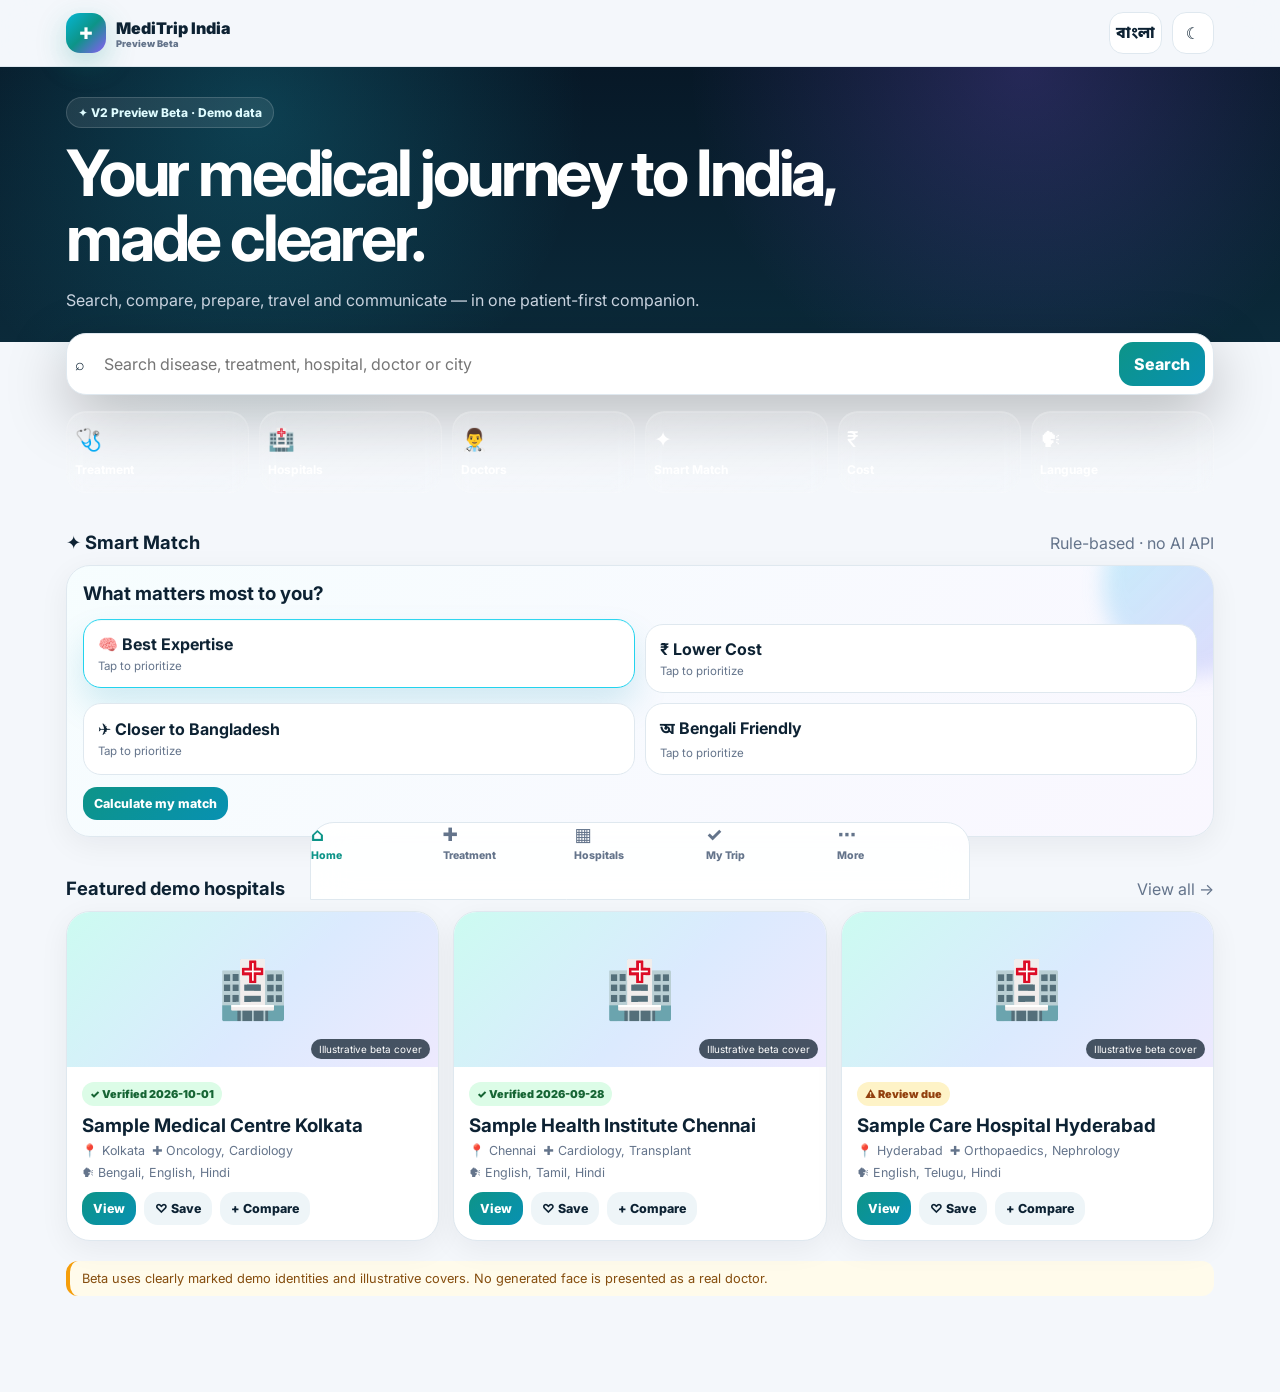
==== index.html @ e2721c5f "Upgrade to V2" ====
<!doctype html><html lang="en"><head><meta charset="utf-8"><meta name="viewport" content="width=device-width,initial-scale=1,viewport-fit=cover"><meta name="theme-color" content="#071827"><title>MediTrip India — V2 Preview Beta</title><meta name="description" content="Medical travel companion for India — V2 Preview Beta"><link rel="manifest" href="manifest.json"><link rel="preconnect" href="https://fonts.googleapis.com"><link rel="preconnect" href="https://fonts.gstatic.com" crossorigin><link href="https://fonts.googleapis.com/css2?family=Inter:wght@400;500;600;700;800;900&family=Noto+Sans+Bengali:wght@400;500;600;700;800&display=swap" rel="stylesheet"><link rel="stylesheet" href="css/v2.css"></head><body><div id="app"></div><div id="toast"></div><script type="module" src="js/v2.js"></script></body></html>
---- css/v2.css ----
:root{--bg:#f4f7fb;--surface:#fff;--surface2:#eef5f8;--text:#0d2233;--muted:#64748b;--line:#dfe8ef;--p:#0d9488;--p2:#0f766e;--cyan:#22d3ee;--violet:#8b5cf6;--green:#22c55e;--orange:#f59e0b;--danger:#ef4444;--shadow:0 18px 55px rgba(15,23,42,.10);--r:24px;--nav:76px}
*{box-sizing:border-box}html{background:var(--bg);scroll-behavior:smooth}body{margin:0;background:var(--bg);color:var(--text);font-family:Inter,'Noto Sans Bengali',system-ui,sans-serif;-webkit-font-smoothing:antialiased}button,input,select{font:inherit}button{cursor:pointer}a{text-decoration:none;color:inherit}.container{width:min(1180px,100%);margin:auto;padding:0 16px}.app{min-height:100vh;padding-bottom:calc(var(--nav) + 20px)}.top{position:sticky;top:0;z-index:50;background:color-mix(in srgb,var(--bg) 84%,transparent);backdrop-filter:blur(18px);border-bottom:1px solid var(--line)}.topin{height:66px;display:flex;align-items:center;gap:10px}.brand{display:flex;align-items:center;gap:10px;font-weight:900}.logo{width:40px;height:40px;border-radius:14px;display:grid;place-items:center;color:#fff;background:linear-gradient(135deg,#06b6d4,#0d9488 50%,#8b5cf6);box-shadow:0 10px 30px rgba(13,148,136,.28)}.spacer{flex:1}.ib{border:1px solid var(--line);background:var(--surface);color:var(--text);height:42px;min-width:42px;border-radius:14px;font-weight:800}.hero{position:relative;overflow:hidden;background:radial-gradient(circle at 80% 0,rgba(139,92,246,.23),transparent 30%),radial-gradient(circle at 20% 10%,rgba(34,211,238,.20),transparent 30%),linear-gradient(180deg,#071827 0,#0b2a3a 62%,var(--bg) 62%);padding:30px 0 18px}.hero h1{color:#fff;font-size:clamp(2.05rem,8vw,4rem);line-height:1.02;letter-spacing:-.05em;margin:12px 0;max-width:800px}.hero p{color:#cbd5e1;max-width:690px;line-height:1.65}.pill{display:inline-flex;align-items:center;gap:6px;border:1px solid rgba(255,255,255,.15);background:rgba(255,255,255,.09);color:#dffcff;padding:7px 11px;border-radius:999px;font-size:.75rem;font-weight:800}.searchwrap{position:relative;margin-top:20px}.search{display:flex;align-items:center;gap:8px;background:var(--surface);border:1px solid var(--line);padding:8px;border-radius:20px;box-shadow:0 20px 60px rgba(0,0,0,.25)}.search input{border:0;outline:0;background:transparent;color:var(--text);padding:11px;flex:1;min-width:0}.btn{border:0;border-radius:14px;padding:12px 15px;font-weight:800}.primary{background:linear-gradient(135deg,var(--p),#0891b2);color:#fff}.ghost{background:var(--surface2);color:var(--text)}.suggest{position:absolute;left:0;right:0;top:calc(100% + 8px);background:var(--surface);border:1px solid var(--line);border-radius:20px;box-shadow:var(--shadow);overflow:hidden;z-index:45;max-height:410px;overflow:auto}.sgroup{padding:9px 12px 5px;color:var(--muted);font-size:.72rem;font-weight:900;text-transform:uppercase;letter-spacing:.08em}.sitem{width:100%;border:0;background:transparent;color:var(--text);display:flex;align-items:center;gap:10px;text-align:left;padding:10px 13px}.sitem:hover{background:var(--surface2)}.sico{width:34px;height:34px;border-radius:11px;background:var(--surface2);display:grid;place-items:center}.quick{display:grid;grid-template-columns:repeat(4,1fr);gap:10px;margin-top:16px}.q{border:1px solid rgba(255,255,255,.13);background:linear-gradient(145deg,rgba(255,255,255,.14),rgba(255,255,255,.06));backdrop-filter:blur(10px);color:#fff;border-radius:20px;padding:14px 8px;box-shadow:inset 0 1px rgba(255,255,255,.15);transition:.2s}.q:hover{transform:translateY(-3px)}.q span{display:block;font-size:1.35rem;margin-bottom:6px}.q b{font-size:.75rem}.section{padding:20px 0}.title{display:flex;align-items:end;justify-content:space-between;gap:12px;margin-bottom:12px}.title h2{font-size:1.15rem;margin:0}.muted{color:var(--muted)}.grid{display:grid;gap:14px}.g2{grid-template-columns:repeat(2,minmax(0,1fr))}.g3{grid-template-columns:repeat(3,minmax(0,1fr))}.card,.panel{background:var(--surface);border:1px solid var(--line);border-radius:var(--r);box-shadow:0 8px 30px rgba(15,23,42,.06)}.panel{padding:16px}.card{overflow:hidden}.cover{height:155px;display:grid;place-items:center;position:relative;background:linear-gradient(135deg,#ccfbf1,#dbeafe 55%,#ede9fe);font-size:3.5rem}.cover:after{content:"Illustrative beta cover";position:absolute;bottom:8px;right:8px;background:rgba(7,24,39,.72);color:#fff;border-radius:999px;padding:4px 8px;font-size:.62rem}.body{padding:15px}.badge{display:inline-flex;padding:5px 8px;border-radius:999px;font-size:.68rem;font-weight:900}.ok{background:#dcfce7;color:#166534}.review{background:#fef3c7;color:#92400e}.card h3{margin:8px 0 6px}.meta{display:flex;gap:7px;flex-wrap:wrap;color:var(--muted);font-size:.78rem}.actions{display:flex;gap:8px;flex-wrap:wrap;margin-top:12px}.actions .btn{padding:9px 11px;font-size:.78rem}.match{perspective:900px;background:linear-gradient(135deg,color-mix(in srgb,var(--surface) 96%,#22d3ee),color-mix(in srgb,var(--surface) 95%,#8b5cf6));overflow:hidden;position:relative}.match:before{content:"";position:absolute;width:180px;height:180px;border-radius:50%;background:linear-gradient(135deg,rgba(34,211,238,.25),rgba(139,92,246,.2));filter:blur(10px);right:-70px;top:-70px}.priority{display:grid;grid-template-columns:repeat(2,1fr);gap:10px}.pc{position:relative;border:1px solid var(--line);background:var(--surface);color:var(--text);border-radius:18px;padding:14px;text-align:left;transition:.25s;transform-style:preserve-3d}.pc.active{border-color:#22d3ee;transform:translateY(-5px) rotateX(3deg);box-shadow:0 18px 35px rgba(8,145,178,.16)}.score{width:104px;height:104px;border-radius:50%;display:grid;place-items:center;background:conic-gradient(var(--p) calc(var(--score)*1%),var(--surface2) 0);position:relative;font-weight:900;font-size:1.25rem}.score:before{content:"";position:absolute;inset:10px;border-radius:50%;background:var(--surface)}.score span{position:relative}.meter{display:grid;grid-template-columns:110px 1fr 34px;gap:8px;align-items:center;font-size:.76rem;margin:9px 0}.bar{height:8px;background:var(--surface2);border-radius:999px;overflow:hidden}.bar i{display:block;height:100%;background:linear-gradient(90deg,var(--p),var(--cyan));border-radius:inherit}.dochead{display:flex;gap:12px;align-items:center}.avatar{width:74px;height:74px;border-radius:22px;display:grid;place-items:center;background:linear-gradient(135deg,#cffafe,#ccfbf1,#ede9fe);font-size:1.5rem;font-weight:900;color:#0f766e;flex:0 0 auto}.notice{border-left:4px solid var(--orange);background:#fffbeb;padding:10px 12px;border-radius:12px;color:#854d0e;font-size:.8rem}.nav{position:fixed;bottom:0;left:0;right:0;z-index:55;background:color-mix(in srgb,var(--surface) 92%,transparent);backdrop-filter:blur(18px);border-top:1px solid var(--line);padding-bottom:env(safe-area-inset-bottom)}.navin{height:var(--nav);max-width:720px;margin:auto;display:grid;grid-template-columns:repeat(5,1fr)}.ni{border:0;background:transparent;color:var(--muted);font-size:.66rem;font-weight:800}.ni span{display:block;font-size:1.15rem;margin-bottom:4px}.ni.active{color:var(--p)}.pagehead{display:flex;align-items:center;gap:10px;padding:14px 0}.pagehead h2{margin:0;font-size:1.1rem}.chips{display:flex;gap:8px;overflow:auto;padding-bottom:6px}.chip{white-space:nowrap;border:1px solid var(--line);background:var(--surface);color:var(--text);border-radius:999px;padding:8px 11px;font-size:.76rem;font-weight:800}.chip.active{background:var(--p);color:#fff;border-color:var(--p)}select,input[type=number]{width:100%;border:1px solid var(--line);background:var(--surface);color:var(--text);padding:12px;border-radius:14px}.modegrid{display:grid;grid-template-columns:repeat(2,1fr);gap:10px}.mode{border:1px solid var(--line);background:var(--surface);color:var(--text);border-radius:18px;padding:14px;text-align:left}.mode.active{outline:2px solid var(--p)}#toast{position:fixed;z-index:99;bottom:94px;left:50%;transform:translate(-50%,20px);background:#071827;color:#fff;border-radius:999px;padding:10px 14px;font-size:.78rem;opacity:0;transition:.2s;pointer-events:none}#toast.show{opacity:1;transform:translate(-50%,0)}
[data-theme=dark]{--bg:#07131e;--surface:#0d1f2d;--surface2:#132b3a;--text:#e8f3f7;--muted:#9db0bd;--line:#1f3b4b;--shadow:0 18px 55px rgba(0,0,0,.28)}[data-theme=dark] .notice{background:#33260a;color:#fde68a}
body.large{font-size:18px}body.high{--text:#000;--bg:#fff;--surface:#fff;--surface2:#f2f2f2;--line:#111;--p:#005f56}body.reduced *{animation:none!important;transition:none!important;scroll-behavior:auto!important}
@media(min-width:800px){.hospitalgrid,.doctorgrid{grid-template-columns:repeat(3,1fr)}.quick{grid-template-columns:repeat(6,1fr)}.nav{left:50%;right:auto;width:660px;transform:translateX(-50%);border:1px solid var(--line);border-radius:24px 24px 0 0}.desktop2{display:grid;grid-template-columns:1.3fr .7fr;gap:18px}}
@media(max-width:799px){.hospitalgrid,.doctorgrid,.g2,.g3{grid-template-columns:1fr}.hero{padding-top:18px}.priority{grid-template-columns:1fr 1fr}.quick{grid-template-columns:repeat(4,1fr)}}
@media(max-width:390px){.quick{grid-template-columns:repeat(2,1fr)}}
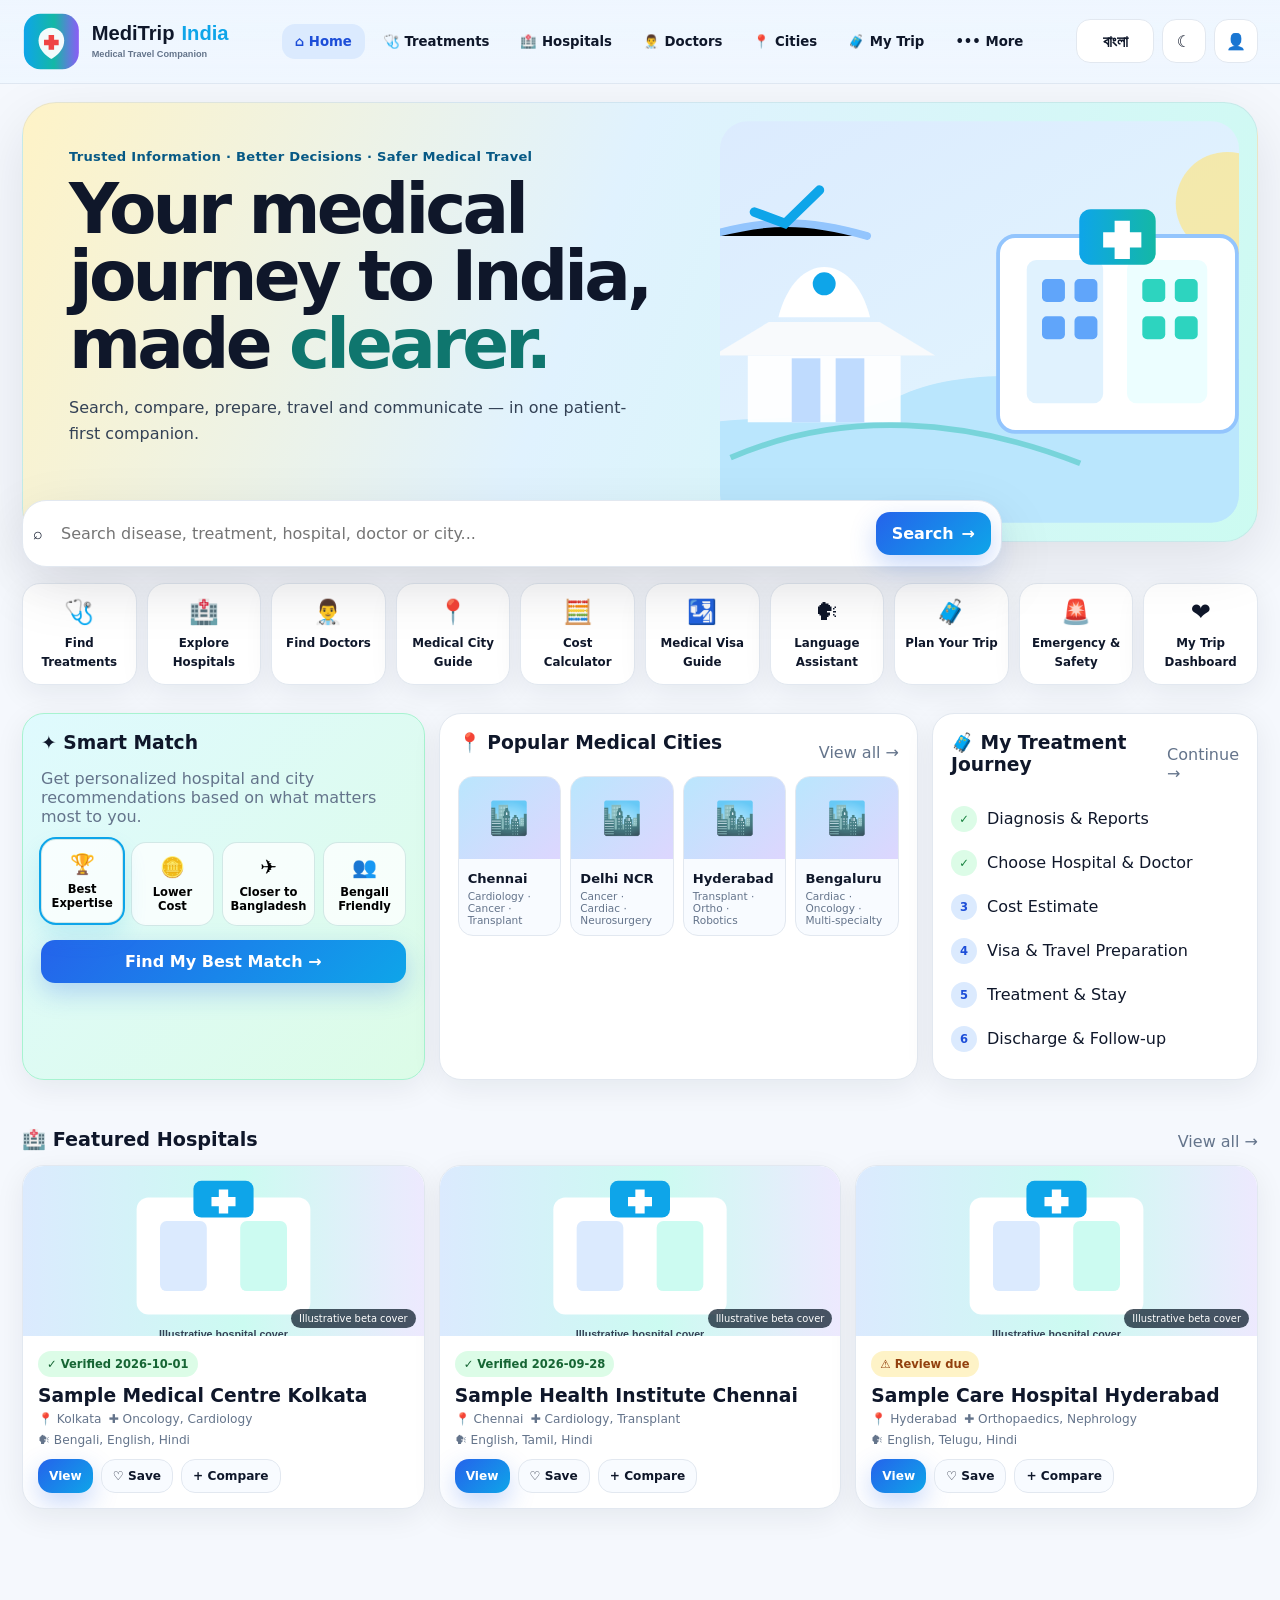
==== commit 3bfd2f67: "v2.1" ====
--- a/index.html
+++ b/index.html
@@ -1 +1,18 @@
-<!doctype html><html lang="en"><head><meta charset="utf-8"><meta name="viewport" content="width=device-width,initial-scale=1,viewport-fit=cover"><meta name="theme-color" content="#071827"><title>MediTrip India — V2 Preview Beta</title><meta name="description" content="Medical travel companion for India — V2 Preview Beta"><link rel="manifest" href="manifest.json"><link rel="preconnect" href="https://fonts.googleapis.com"><link rel="preconnect" href="https://fonts.gstatic.com" crossorigin><link href="https://fonts.googleapis.com/css2?family=Inter:wght@400;500;600;700;800;900&family=Noto+Sans+Bengali:wght@400;500;600;700;800&display=swap" rel="stylesheet"><link rel="stylesheet" href="css/v2.css"></head><body><div id="app"></div><div id="toast"></div><script type="module" src="js/v2.js"></script></body></html>+<!doctype html>
+<html lang="en">
+<head>
+<meta charset="utf-8">
+<meta name="viewport" content="width=device-width,initial-scale=1,viewport-fit=cover">
+<meta name="theme-color" content="#eff6ff">
+<title>MediTrip India — V2.1</title>
+<meta name="description" content="Professional medical travel companion for India">
+<link rel="manifest" href="manifest.json">
+<link rel="stylesheet" href="css/design-system.css">
+<link rel="stylesheet" href="css/app.css">
+</head>
+<body>
+<div id="app"></div>
+<div id="toast" class="toast"></div>
+<script type="module" src="js/app.js"></script>
+</body>
+</html>
--- a/css/design-system.css
+++ b/css/design-system.css
@@ -0,0 +1,12 @@
+:root{
+--bg:#f5f8fd;--surface:#fff;--surface2:#f8fbff;--text:#0f172a;--muted:#64748b;--line:#e2e8f0;
+--blue:#2563eb;--sky:#0ea5e9;--teal:#14b8a6;--green:#22c55e;--violet:#8b5cf6;--orange:#f59e0b;--red:#ef4444;
+--shadow:0 20px 60px rgba(15,23,42,.10);--shadow-sm:0 8px 30px rgba(15,23,42,.07);
+--r-xl:28px;--r-lg:22px;--r-md:16px;--nav-h:76px;--max:1420px
+}
+[data-theme=dark]{--bg:#07131f;--surface:#0c1b2a;--surface2:#102538;--text:#e7f0f7;--muted:#9fb3c3;--line:#1e3a4c;--shadow:0 24px 70px rgba(0,0,0,.35);--shadow-sm:0 10px 30px rgba(0,0,0,.24)}
+*{box-sizing:border-box}html{background:var(--bg);scroll-behavior:smooth}body{margin:0;background:var(--bg);color:var(--text);font-family:Inter,ui-sans-serif,system-ui,-apple-system,BlinkMacSystemFont,"Segoe UI","Noto Sans Bengali",sans-serif;-webkit-font-smoothing:antialiased}button,input,select{font:inherit}button{cursor:pointer}a{text-decoration:none;color:inherit}img{max-width:100%;display:block}.container{width:min(var(--max),100%);margin:auto;padding:0 22px}.glass{background:color-mix(in srgb,var(--surface) 88%,transparent);backdrop-filter:blur(20px);-webkit-backdrop-filter:blur(20px)}.card{background:var(--surface);border:1px solid var(--line);border-radius:var(--r-lg);box-shadow:var(--shadow-sm)}.btn{border:0;border-radius:14px;padding:12px 16px;font-weight:800;display:inline-flex;align-items:center;justify-content:center;gap:8px}.btn-primary{background:linear-gradient(135deg,var(--blue),var(--sky));color:#fff;box-shadow:0 10px 26px rgba(37,99,235,.25)}.btn-soft{background:var(--surface2);color:var(--text);border:1px solid var(--line)}.badge{display:inline-flex;align-items:center;gap:6px;padding:6px 9px;border-radius:999px;font-size:.72rem;font-weight:800}.badge-ok{background:#dcfce7;color:#166534}.badge-warn{background:#fef3c7;color:#92400e}.muted{color:var(--muted)}.section{padding:24px 0}.section-title{display:flex;align-items:end;justify-content:space-between;gap:14px;margin-bottom:14px}.section-title h2{margin:0;font-size:1.2rem}.grid{display:grid;gap:14px}.grid-2{grid-template-columns:repeat(2,minmax(0,1fr))}.grid-3{grid-template-columns:repeat(3,minmax(0,1fr))}.grid-4{grid-template-columns:repeat(4,minmax(0,1fr))}
+.toast{position:fixed;left:50%;bottom:92px;z-index:100;transform:translate(-50%,20px);opacity:0;pointer-events:none;background:#071827;color:#fff;border-radius:999px;padding:11px 15px;font-size:.8rem;transition:.2s}.toast.show{opacity:1;transform:translate(-50%,0)}
+body.large{font-size:18px}body.high{--bg:#fff;--surface:#fff;--surface2:#fff;--text:#000;--muted:#222;--line:#000;--blue:#0047ff}body.reduced *{animation:none!important;transition:none!important;scroll-behavior:auto!important}
+@media(max-width:900px){.container{padding:0 14px}.grid-3,.grid-4{grid-template-columns:1fr 1fr}.grid-2{grid-template-columns:1fr}}
+@media(max-width:560px){.grid-3,.grid-4{grid-template-columns:1fr}}
--- a/css/app.css
+++ b/css/app.css
@@ -0,0 +1,15 @@
+.app-shell{min-height:100vh;padding-bottom:calc(var(--nav-h) + env(safe-area-inset-bottom))}
+.topbar{position:sticky;top:0;z-index:50;padding:12px 0;background:linear-gradient(180deg,rgba(238,246,255,.96),rgba(238,246,255,.78));border-bottom:1px solid rgba(148,163,184,.18)}
+[data-theme=dark] .topbar{background:rgba(7,19,31,.92)}
+.topbar-inner{display:flex;align-items:center;gap:18px}.brand img{width:220px;height:auto}.desktop-nav{display:flex;align-items:center;gap:5px;flex:1;justify-content:center}.desktop-nav a{padding:10px 13px;border-radius:13px;color:var(--text);font-size:.83rem;font-weight:750}.desktop-nav a.active{background:#dbeafe;color:#1d4ed8}.top-actions{display:flex;gap:8px;align-items:center}.icon-btn{width:44px;height:44px;border-radius:14px;border:1px solid var(--line);background:var(--surface);color:var(--text);display:grid;place-items:center;font-weight:900}.lang-btn{min-width:78px;width:auto;padding:0 12px}
+.hero-wrap{padding:18px 0 4px}.hero{overflow:hidden;position:relative;background:linear-gradient(110deg,#fef3c7 0%,#e0f2fe 45%,#ccfbf1 100%);border:1px solid rgba(148,163,184,.18);border-radius:34px;box-shadow:var(--shadow);display:grid;grid-template-columns:1.1fr .9fr;align-items:stretch;min-height:440px}
+[data-theme=dark] .hero{background:linear-gradient(110deg,#14293a,#0d3342 48%,#12302f)}
+.hero-copy{padding:46px 46px 40px;position:relative;z-index:2}.eyebrow{font-size:.82rem;font-weight:800;color:#075985;letter-spacing:.02em}.hero h1{font-size:clamp(2.5rem,5.4vw,5.1rem);line-height:.98;letter-spacing:-.055em;margin:12px 0 16px;max-width:760px}.hero h1 span{color:#0f766e}.hero p{max-width:660px;font-size:1rem;line-height:1.65;color:#334155}.hero-visual{display:flex;align-items:center;justify-content:center;padding:18px}.hero-visual img{width:100%;height:100%;object-fit:cover;border-radius:28px;min-height:395px}
+.search-panel{margin-top:-42px;position:relative;z-index:6}.search-card{background:var(--surface);border:1px solid var(--line);border-radius:24px;padding:10px;box-shadow:var(--shadow);max-width:980px}.search-row{display:flex;gap:10px;align-items:center}.search-row input{flex:1;min-width:0;border:0;background:transparent;color:var(--text);padding:13px 8px;outline:0}.suggestions{margin-top:8px;border-top:1px solid var(--line);padding-top:7px;max-height:360px;overflow:auto}.suggestions[hidden]{display:none}.s-head{font-size:.68rem;text-transform:uppercase;letter-spacing:.08em;color:var(--muted);font-weight:900;padding:7px 10px}.s-item{display:flex;align-items:center;gap:10px;padding:10px;border-radius:12px}.s-item:hover{background:var(--surface2)}.s-icon{width:34px;height:34px;border-radius:11px;background:var(--surface2);display:grid;place-items:center}.quick-grid{display:grid;grid-template-columns:repeat(10,1fr);gap:10px;margin-top:16px}.quick-card{background:var(--surface);border:1px solid var(--line);border-radius:18px;padding:14px 8px;text-align:center;box-shadow:var(--shadow-sm);transition:.2s}.quick-card:hover{transform:translateY(-4px)}.quick-card .qicon{font-size:1.5rem;margin-bottom:6px}.quick-card b{font-size:.74rem}.home-panels{display:grid;grid-template-columns:1.05fr 1.25fr .85fr;gap:14px}.smart-card{padding:18px;background:linear-gradient(135deg,#dffafe,#dcfce7);border:1px solid #a7f3d0}.smart-card h3,.journey-card h3,.cities-card h3{margin:0 0 8px}.priority-grid{display:grid;grid-template-columns:repeat(4,1fr);gap:8px;margin:14px 0}.priority{border:1px solid rgba(15,118,110,.16);background:rgba(255,255,255,.76);border-radius:15px;padding:12px 8px;text-align:center;transition:.2s}.priority.active{transform:translateY(-3px);outline:2px solid #0ea5e9;box-shadow:0 12px 24px rgba(14,165,233,.16)}.priority b{display:block;font-size:.72rem;margin-top:6px}.cities-card,.journey-card{padding:18px}.city-strip{display:grid;grid-template-columns:repeat(4,1fr);gap:9px}.city{border:1px solid var(--line);border-radius:15px;overflow:hidden;background:var(--surface2)}.city .thumb{height:82px;background:linear-gradient(135deg,#bae6fd,#ddd6fe);display:grid;place-items:center;font-size:2rem}.city .ctxt{padding:9px}.city b{font-size:.82rem}.city small{display:block;color:var(--muted);font-size:.66rem;margin-top:3px}.journey-step{display:flex;gap:10px;align-items:center;padding:9px 0}.step-dot{width:26px;height:26px;border-radius:50%;display:grid;place-items:center;background:#dbeafe;color:#1d4ed8;font-size:.72rem;font-weight:900}.step-dot.done{background:#dcfce7;color:#15803d}
+.hospital-grid,.doctor-grid{grid-template-columns:repeat(3,minmax(0,1fr))}.hospital-card{overflow:hidden}.hospital-cover{height:170px;background:var(--surface2);position:relative}.hospital-cover img{width:100%;height:100%;object-fit:cover}.cover-label{position:absolute;right:8px;bottom:8px;background:rgba(7,24,39,.72);color:#fff;border-radius:999px;padding:4px 8px;font-size:.62rem}.card-body{padding:15px}.hospital-card h3,.doctor-card h3{margin:8px 0 6px}.meta{display:flex;flex-wrap:wrap;gap:7px;color:var(--muted);font-size:.76rem}.action-row{display:flex;gap:8px;flex-wrap:wrap;margin-top:12px}.action-row .btn{padding:9px 11px;font-size:.76rem}
+.doc-head{display:flex;gap:12px;align-items:center}.avatar{width:76px;height:76px;border-radius:22px;background:linear-gradient(135deg,#dbeafe,#ccfbf1,#ede9fe);display:grid;place-items:center;font-size:1.25rem;font-weight:900;color:#0f766e;flex:0 0 auto}.profile-shell{display:grid;grid-template-columns:1.25fr .75fr;gap:16px}.profile-hero{padding:20px}.profile-cover{height:260px;border-radius:20px;overflow:hidden;background:var(--surface2)}.profile-cover img{width:100%;height:100%;object-fit:cover}.sticky-card{position:sticky;top:96px;padding:16px}
+.bottom-nav{display:none;position:fixed;left:0;right:0;bottom:0;z-index:60;background:color-mix(in srgb,var(--surface) 94%,transparent);backdrop-filter:blur(18px);border-top:1px solid var(--line);padding-bottom:env(safe-area-inset-bottom)}.bottom-nav-inner{height:var(--nav-h);display:grid;grid-template-columns:repeat(5,1fr);max-width:720px;margin:auto}.bottom-nav a{display:flex;flex-direction:column;align-items:center;justify-content:center;gap:5px;font-size:.66rem;color:var(--muted);font-weight:800}.bottom-nav a.active{color:var(--blue)}.bottom-nav span{font-size:1.15rem}
+.mode-grid{display:grid;grid-template-columns:repeat(3,1fr);gap:10px}.mode-card{border:1px solid var(--line);background:var(--surface);border-radius:18px;padding:15px;text-align:left}.mode-card.active{outline:2px solid var(--blue)}
+@media(max-width:1180px){.desktop-nav{display:none}.home-panels{grid-template-columns:1fr 1fr}.journey-card{grid-column:1/-1}.quick-grid{grid-template-columns:repeat(5,1fr)}}
+@media(max-width:900px){.brand img{width:184px}.hero{grid-template-columns:1fr}.hero-copy{padding:34px 24px 84px}.hero-visual{display:none}.search-panel{margin-top:-54px}.home-panels{grid-template-columns:1fr}.quick-grid{grid-template-columns:repeat(5,1fr)}.hospital-grid,.doctor-grid{grid-template-columns:1fr 1fr}.profile-shell{grid-template-columns:1fr}.sticky-card{position:static}.bottom-nav{display:block}.top-actions .desktop-only{display:none}}
+@media(max-width:620px){.topbar{padding:8px 0}.brand img{width:160px}.topbar-inner{gap:8px}.icon-btn{width:40px;height:40px}.lang-btn{min-width:64px}.hero{border-radius:0;margin:0 -14px}.hero-copy{padding:28px 18px 88px}.hero h1{font-size:2.55rem}.quick-grid{grid-template-columns:repeat(2,1fr)}.priority-grid{grid-template-columns:1fr 1fr}.city-strip{grid-template-columns:1fr 1fr}.hospital-grid,.doctor-grid{grid-template-columns:1fr}.search-row .btn span{display:none}.mode-grid{grid-template-columns:1fr 1fr}}
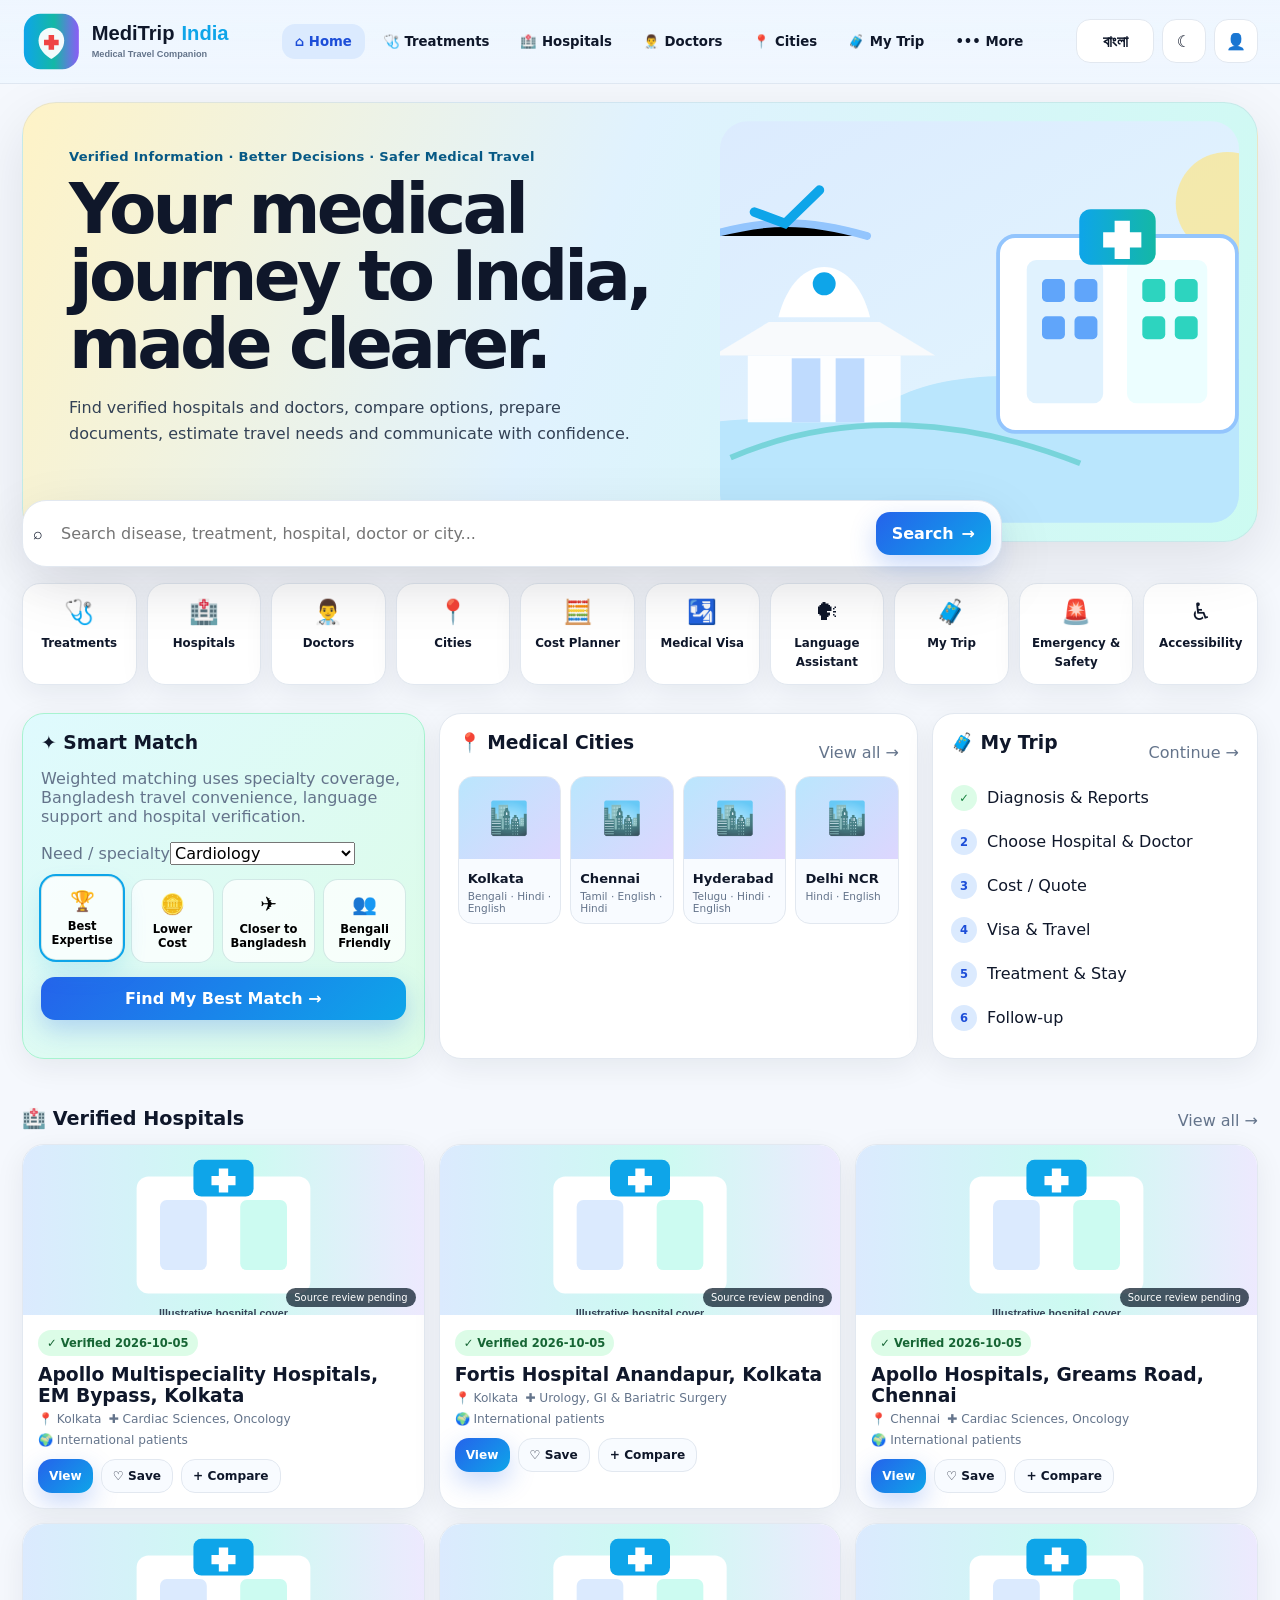
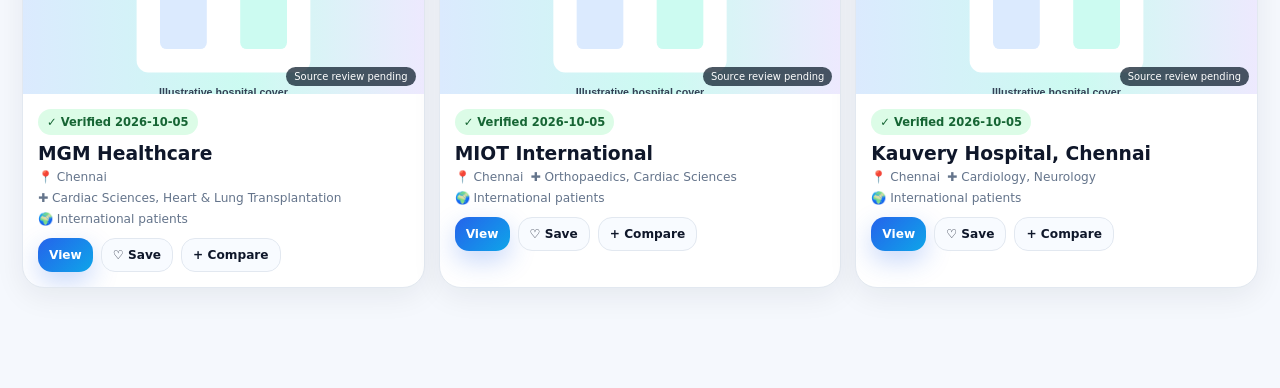
==== commit 1071029a: "Update database" ====
--- a/index.html
+++ b/index.html
@@ -3,10 +3,11 @@
 <head>
 <meta charset="utf-8">
 <meta name="viewport" content="width=device-width,initial-scale=1,viewport-fit=cover">
-<meta name="theme-color" content="#eff6ff">
-<title>MediTrip India — V2.1</title>
-<meta name="description" content="Professional medical travel companion for India">
+<meta name="theme-color" content="#0ea5e9">
+<meta name="description" content="Verified medical travel companion for treatment in India">
+<title>MediTrip India — Production V1.2</title>
 <link rel="manifest" href="manifest.json">
+<link rel="icon" href="assets/images/icon-192.svg" type="image/svg+xml">
 <link rel="stylesheet" href="css/design-system.css">
 <link rel="stylesheet" href="css/app.css">
 </head>
@@ -15,4 +16,4 @@
 <div id="toast" class="toast"></div>
 <script type="module" src="js/app.js"></script>
 </body>
-</html>+</html>
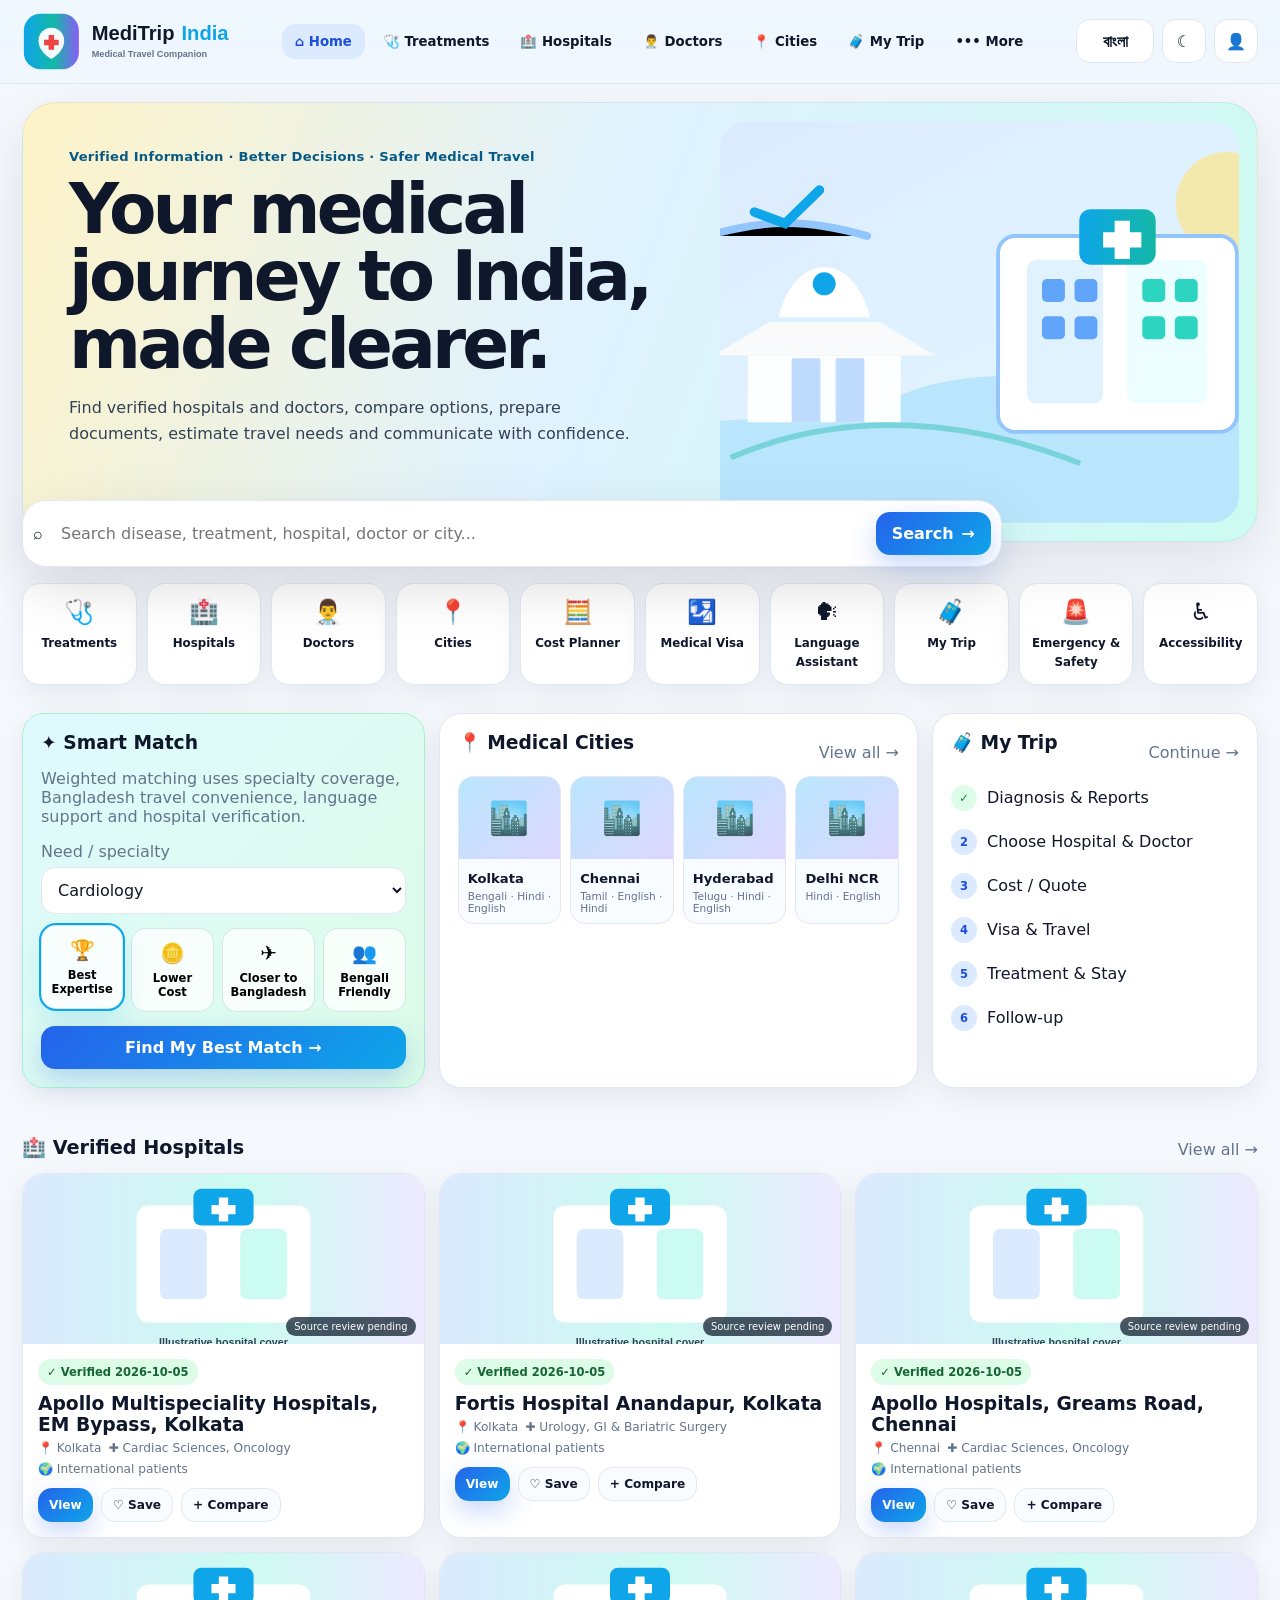
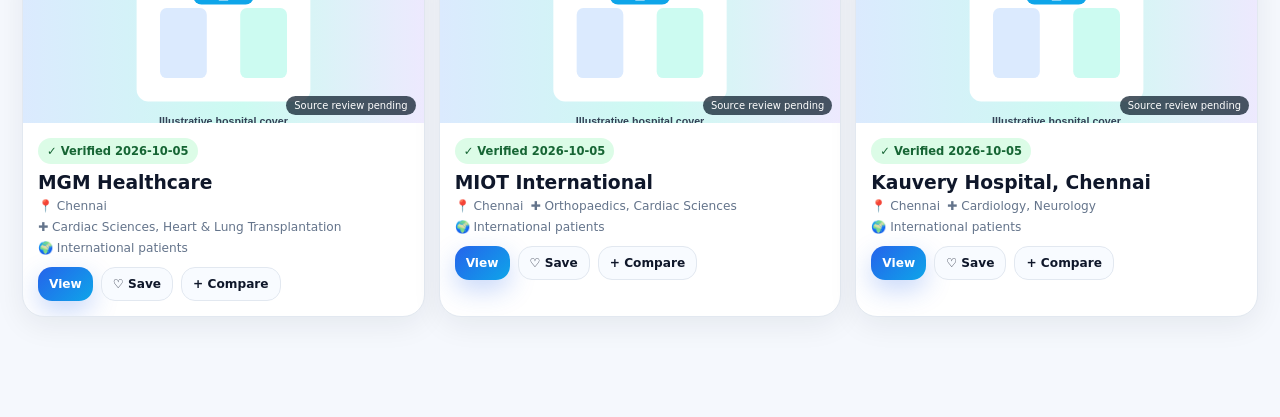
==== commit 39cea675: "update" ====
--- a/index.html
+++ b/index.html
@@ -4,10 +4,9 @@
 <meta charset="utf-8">
 <meta name="viewport" content="width=device-width,initial-scale=1,viewport-fit=cover">
 <meta name="theme-color" content="#0ea5e9">
+<title>MediTrip India — Production V2</title>
 <meta name="description" content="Verified medical travel companion for treatment in India">
-<title>MediTrip India — Production V1.2</title>
 <link rel="manifest" href="manifest.json">
-<link rel="icon" href="assets/images/icon-192.svg" type="image/svg+xml">
 <link rel="stylesheet" href="css/design-system.css">
 <link rel="stylesheet" href="css/app.css">
 </head>
@@ -16,4 +15,4 @@
 <div id="toast" class="toast"></div>
 <script type="module" src="js/app.js"></script>
 </body>
-</html>
+</html>
--- a/css/app.css
+++ b/css/app.css
@@ -12,4 +12,7 @@
 .mode-grid{display:grid;grid-template-columns:repeat(3,1fr);gap:10px}.mode-card{border:1px solid var(--line);background:var(--surface);border-radius:18px;padding:15px;text-align:left}.mode-card.active{outline:2px solid var(--blue)}
 @media(max-width:1180px){.desktop-nav{display:none}.home-panels{grid-template-columns:1fr 1fr}.journey-card{grid-column:1/-1}.quick-grid{grid-template-columns:repeat(5,1fr)}}
 @media(max-width:900px){.brand img{width:184px}.hero{grid-template-columns:1fr}.hero-copy{padding:34px 24px 84px}.hero-visual{display:none}.search-panel{margin-top:-54px}.home-panels{grid-template-columns:1fr}.quick-grid{grid-template-columns:repeat(5,1fr)}.hospital-grid,.doctor-grid{grid-template-columns:1fr 1fr}.profile-shell{grid-template-columns:1fr}.sticky-card{position:static}.bottom-nav{display:block}.top-actions .desktop-only{display:none}}
-@media(max-width:620px){.topbar{padding:8px 0}.brand img{width:160px}.topbar-inner{gap:8px}.icon-btn{width:40px;height:40px}.lang-btn{min-width:64px}.hero{border-radius:0;margin:0 -14px}.hero-copy{padding:28px 18px 88px}.hero h1{font-size:2.55rem}.quick-grid{grid-template-columns:repeat(2,1fr)}.priority-grid{grid-template-columns:1fr 1fr}.city-strip{grid-template-columns:1fr 1fr}.hospital-grid,.doctor-grid{grid-template-columns:1fr}.search-row .btn span{display:none}.mode-grid{grid-template-columns:1fr 1fr}}+@media(max-width:620px){.topbar{padding:8px 0}.brand img{width:160px}.topbar-inner{gap:8px}.icon-btn{width:40px;height:40px}.lang-btn{min-width:64px}.hero{border-radius:0;margin:0 -14px}.hero-copy{padding:28px 18px 88px}.hero h1{font-size:2.55rem}.quick-grid{grid-template-columns:repeat(2,1fr)}.priority-grid{grid-template-columns:1fr 1fr}.city-strip{grid-template-columns:1fr 1fr}.hospital-grid,.doctor-grid{grid-template-columns:1fr}.search-row .btn span{display:none}.mode-grid{grid-template-columns:1fr 1fr}}
+.chips{display:flex;gap:8px;overflow:auto;padding-bottom:4px}.chip{white-space:nowrap;border:1px solid var(--line);background:var(--surface);color:var(--text);border-radius:999px;padding:9px 12px;font-size:.76rem;font-weight:800}.chip.active{background:var(--blue);color:white;border-color:var(--blue)}
+.smart-card select,.card input,.card select{width:100%;border:1px solid var(--line);background:var(--surface);color:var(--text);border-radius:14px;padding:12px;margin-top:6px}
+@media(max-width:900px){.hero-visual{display:flex;max-height:230px;padding:0 18px 18px}.hero-visual img{min-height:0;max-height:220px;object-fit:contain}.hero-copy{padding-bottom:26px}.search-panel{margin-top:10px}}
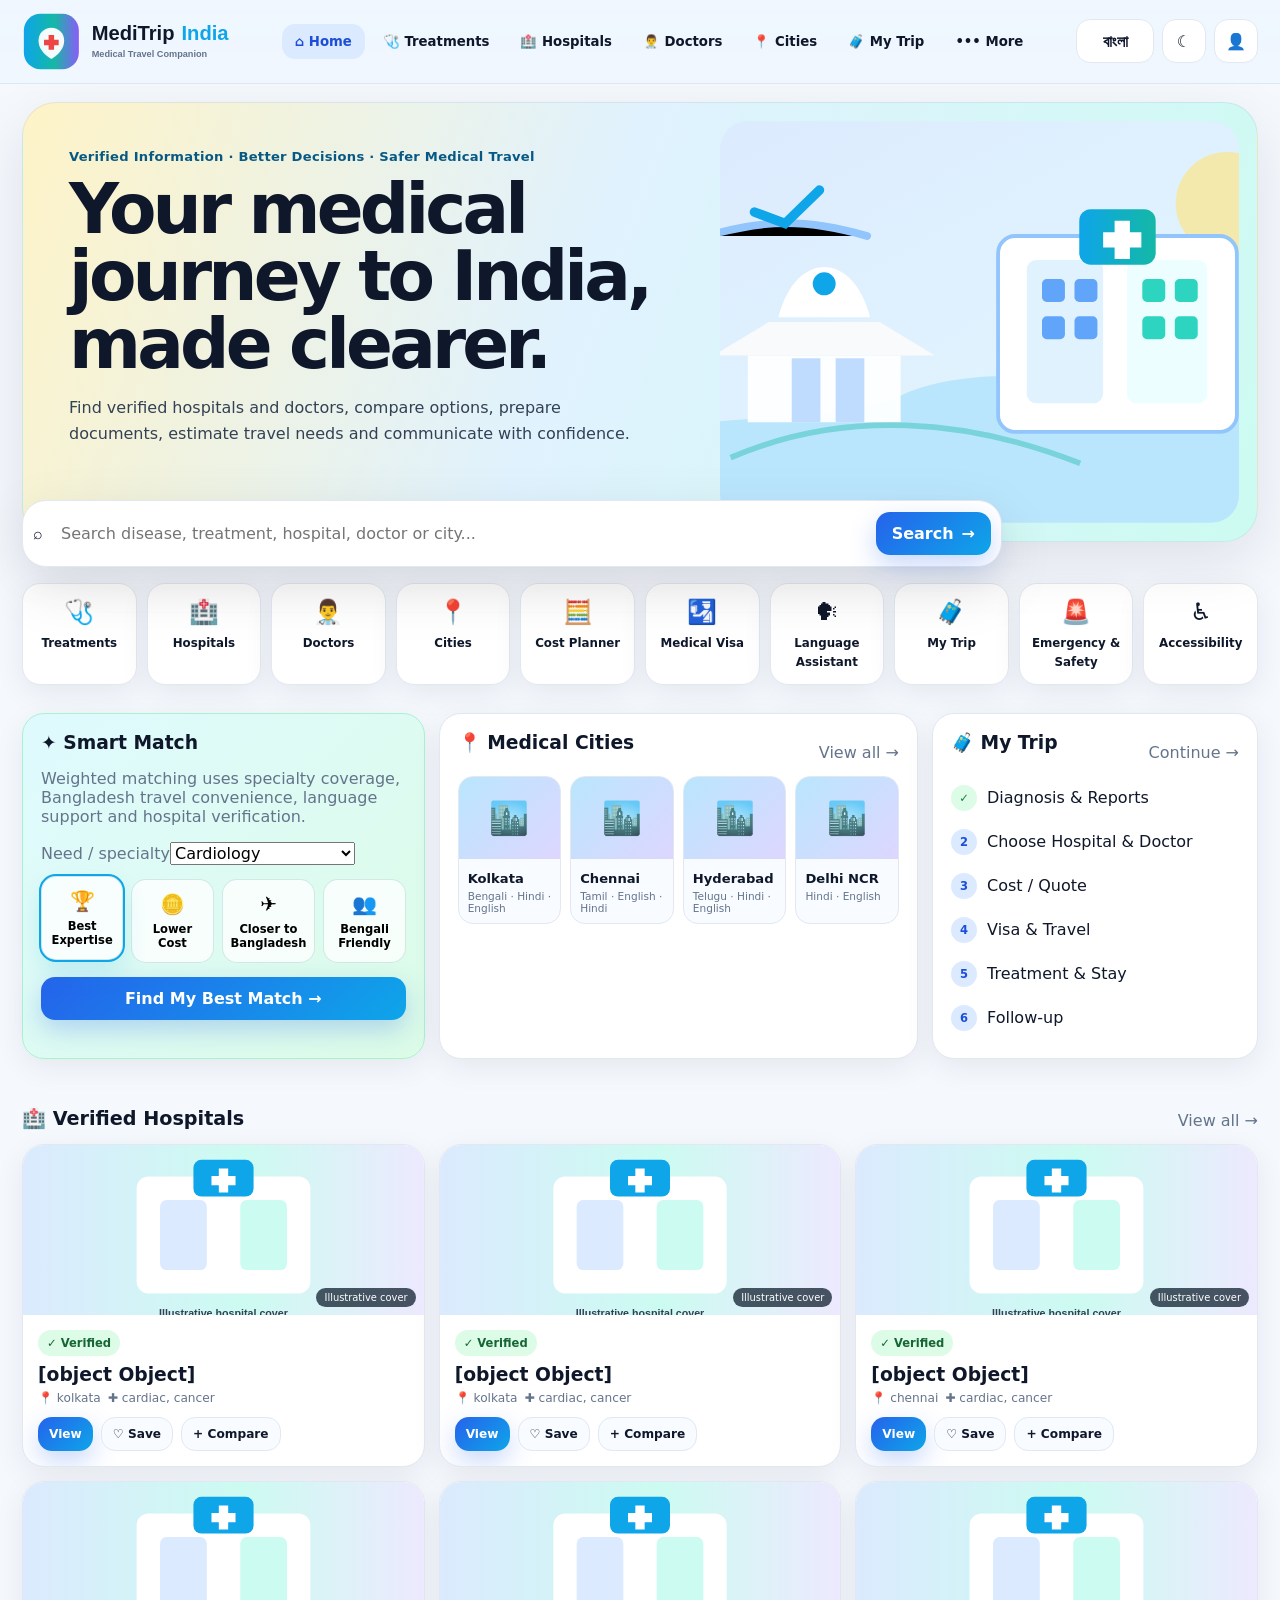
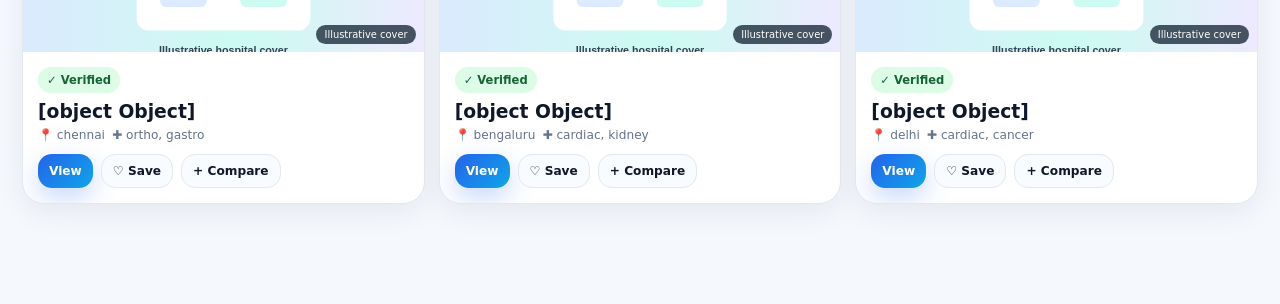
==== commit 86a428d3: "Revert "update" This reverts commit 39cea675c3a452892f6d8318f8b3df011dd3353c." ====
--- a/index.html
+++ b/index.html
@@ -4,9 +4,10 @@
 <meta charset="utf-8">
 <meta name="viewport" content="width=device-width,initial-scale=1,viewport-fit=cover">
 <meta name="theme-color" content="#0ea5e9">
-<title>MediTrip India — Production V2</title>
 <meta name="description" content="Verified medical travel companion for treatment in India">
+<title>MediTrip India — Production V1.2</title>
 <link rel="manifest" href="manifest.json">
+<link rel="icon" href="assets/images/icon-192.svg" type="image/svg+xml">
 <link rel="stylesheet" href="css/design-system.css">
 <link rel="stylesheet" href="css/app.css">
 </head>
@@ -15,4 +16,4 @@
 <div id="toast" class="toast"></div>
 <script type="module" src="js/app.js"></script>
 </body>
-</html>+</html>
--- a/css/app.css
+++ b/css/app.css
@@ -12,7 +12,4 @@
 .mode-grid{display:grid;grid-template-columns:repeat(3,1fr);gap:10px}.mode-card{border:1px solid var(--line);background:var(--surface);border-radius:18px;padding:15px;text-align:left}.mode-card.active{outline:2px solid var(--blue)}
 @media(max-width:1180px){.desktop-nav{display:none}.home-panels{grid-template-columns:1fr 1fr}.journey-card{grid-column:1/-1}.quick-grid{grid-template-columns:repeat(5,1fr)}}
 @media(max-width:900px){.brand img{width:184px}.hero{grid-template-columns:1fr}.hero-copy{padding:34px 24px 84px}.hero-visual{display:none}.search-panel{margin-top:-54px}.home-panels{grid-template-columns:1fr}.quick-grid{grid-template-columns:repeat(5,1fr)}.hospital-grid,.doctor-grid{grid-template-columns:1fr 1fr}.profile-shell{grid-template-columns:1fr}.sticky-card{position:static}.bottom-nav{display:block}.top-actions .desktop-only{display:none}}
-@media(max-width:620px){.topbar{padding:8px 0}.brand img{width:160px}.topbar-inner{gap:8px}.icon-btn{width:40px;height:40px}.lang-btn{min-width:64px}.hero{border-radius:0;margin:0 -14px}.hero-copy{padding:28px 18px 88px}.hero h1{font-size:2.55rem}.quick-grid{grid-template-columns:repeat(2,1fr)}.priority-grid{grid-template-columns:1fr 1fr}.city-strip{grid-template-columns:1fr 1fr}.hospital-grid,.doctor-grid{grid-template-columns:1fr}.search-row .btn span{display:none}.mode-grid{grid-template-columns:1fr 1fr}}
-.chips{display:flex;gap:8px;overflow:auto;padding-bottom:4px}.chip{white-space:nowrap;border:1px solid var(--line);background:var(--surface);color:var(--text);border-radius:999px;padding:9px 12px;font-size:.76rem;font-weight:800}.chip.active{background:var(--blue);color:white;border-color:var(--blue)}
-.smart-card select,.card input,.card select{width:100%;border:1px solid var(--line);background:var(--surface);color:var(--text);border-radius:14px;padding:12px;margin-top:6px}
-@media(max-width:900px){.hero-visual{display:flex;max-height:230px;padding:0 18px 18px}.hero-visual img{min-height:0;max-height:220px;object-fit:contain}.hero-copy{padding-bottom:26px}.search-panel{margin-top:10px}}
+@media(max-width:620px){.topbar{padding:8px 0}.brand img{width:160px}.topbar-inner{gap:8px}.icon-btn{width:40px;height:40px}.lang-btn{min-width:64px}.hero{border-radius:0;margin:0 -14px}.hero-copy{padding:28px 18px 88px}.hero h1{font-size:2.55rem}.quick-grid{grid-template-columns:repeat(2,1fr)}.priority-grid{grid-template-columns:1fr 1fr}.city-strip{grid-template-columns:1fr 1fr}.hospital-grid,.doctor-grid{grid-template-columns:1fr}.search-row .btn span{display:none}.mode-grid{grid-template-columns:1fr 1fr}}
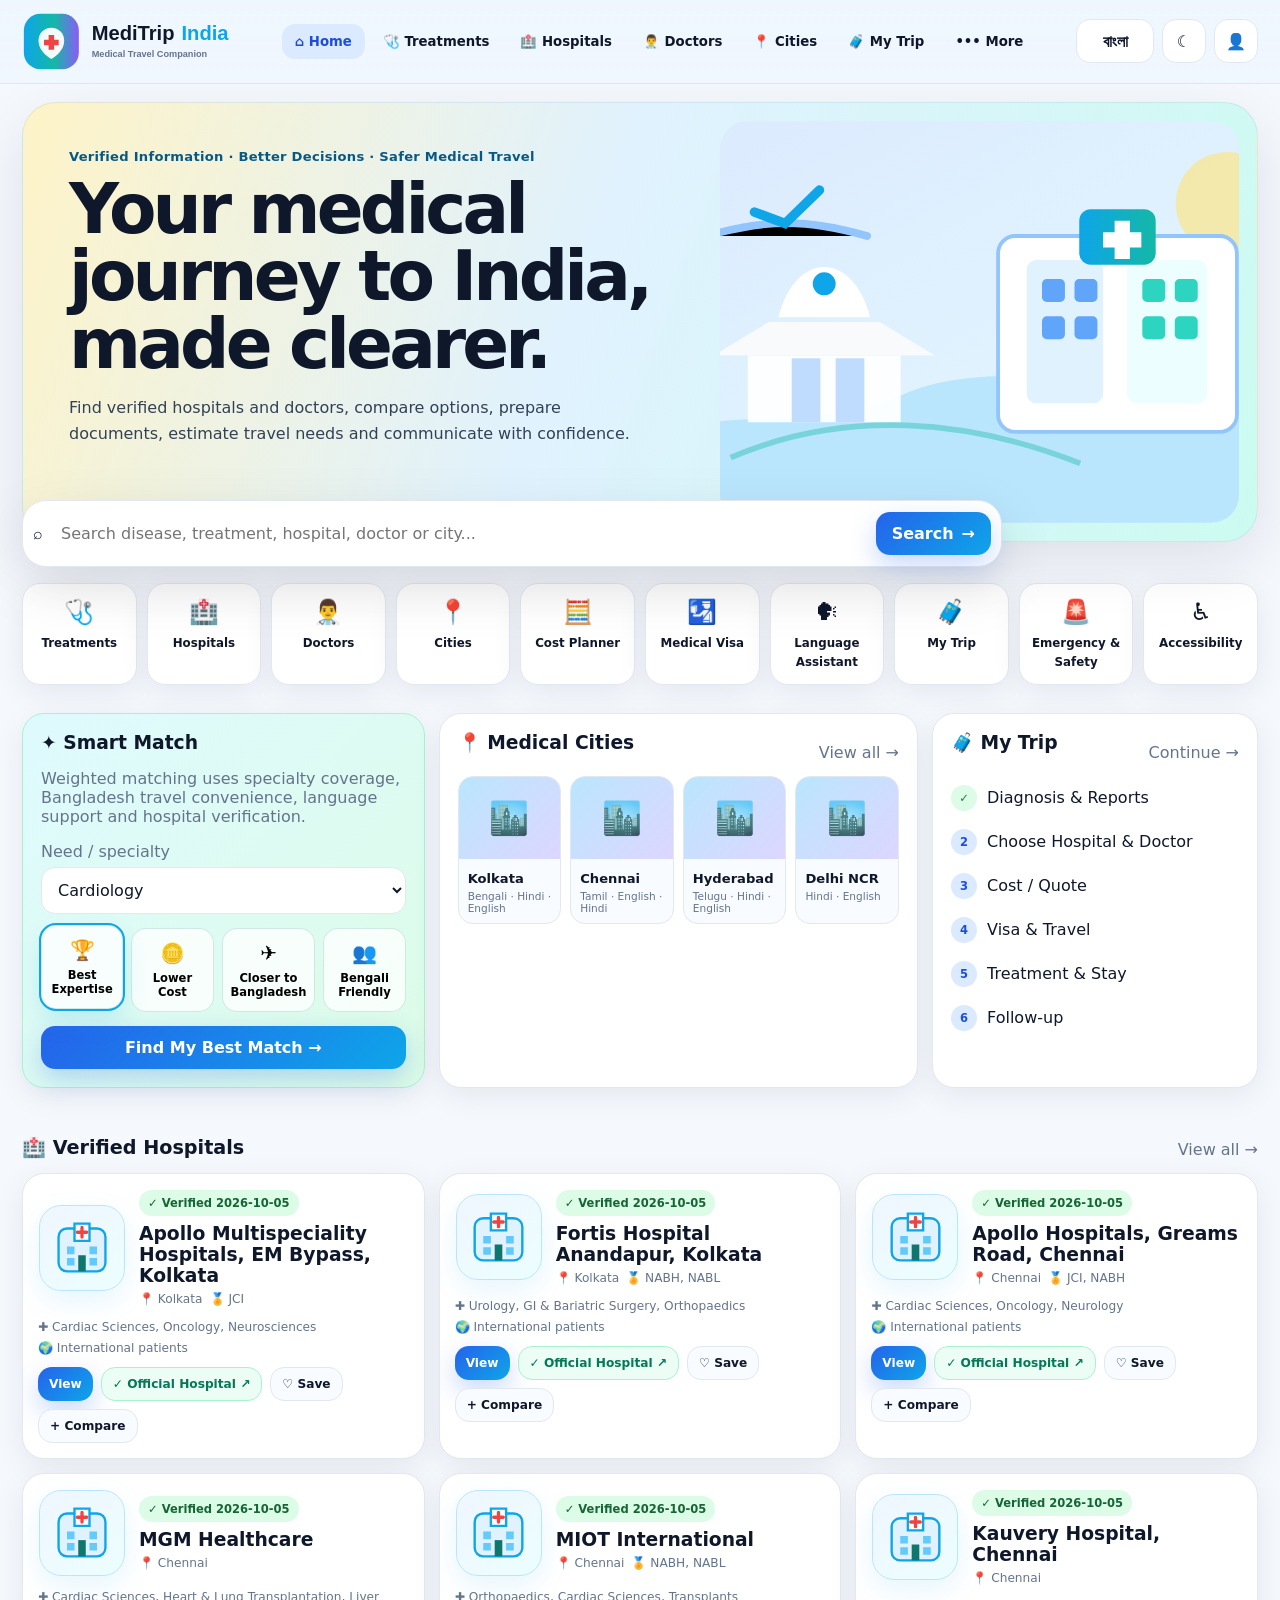
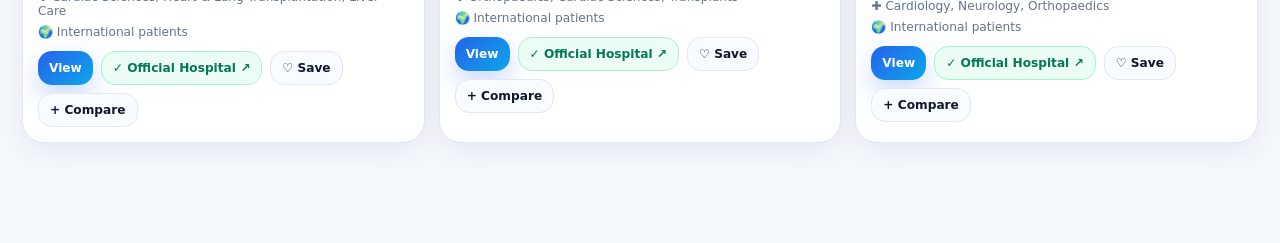
==== commit e9fada69: "2.1.1" ====
--- a/index.html
+++ b/index.html
@@ -4,10 +4,9 @@
 <meta charset="utf-8">
 <meta name="viewport" content="width=device-width,initial-scale=1,viewport-fit=cover">
 <meta name="theme-color" content="#0ea5e9">
+<title>MediTrip India — Production V2.1.1.1</title>
 <meta name="description" content="Verified medical travel companion for treatment in India">
-<title>MediTrip India — Production V1.2</title>
 <link rel="manifest" href="manifest.json">
-<link rel="icon" href="assets/images/icon-192.svg" type="image/svg+xml">
 <link rel="stylesheet" href="css/design-system.css">
 <link rel="stylesheet" href="css/app.css">
 </head>
@@ -16,4 +15,4 @@
 <div id="toast" class="toast"></div>
 <script type="module" src="js/app.js"></script>
 </body>
-</html>
+</html>
--- a/css/app.css
+++ b/css/app.css
@@ -12,4 +12,39 @@
 .mode-grid{display:grid;grid-template-columns:repeat(3,1fr);gap:10px}.mode-card{border:1px solid var(--line);background:var(--surface);border-radius:18px;padding:15px;text-align:left}.mode-card.active{outline:2px solid var(--blue)}
 @media(max-width:1180px){.desktop-nav{display:none}.home-panels{grid-template-columns:1fr 1fr}.journey-card{grid-column:1/-1}.quick-grid{grid-template-columns:repeat(5,1fr)}}
 @media(max-width:900px){.brand img{width:184px}.hero{grid-template-columns:1fr}.hero-copy{padding:34px 24px 84px}.hero-visual{display:none}.search-panel{margin-top:-54px}.home-panels{grid-template-columns:1fr}.quick-grid{grid-template-columns:repeat(5,1fr)}.hospital-grid,.doctor-grid{grid-template-columns:1fr 1fr}.profile-shell{grid-template-columns:1fr}.sticky-card{position:static}.bottom-nav{display:block}.top-actions .desktop-only{display:none}}
-@media(max-width:620px){.topbar{padding:8px 0}.brand img{width:160px}.topbar-inner{gap:8px}.icon-btn{width:40px;height:40px}.lang-btn{min-width:64px}.hero{border-radius:0;margin:0 -14px}.hero-copy{padding:28px 18px 88px}.hero h1{font-size:2.55rem}.quick-grid{grid-template-columns:repeat(2,1fr)}.priority-grid{grid-template-columns:1fr 1fr}.city-strip{grid-template-columns:1fr 1fr}.hospital-grid,.doctor-grid{grid-template-columns:1fr}.search-row .btn span{display:none}.mode-grid{grid-template-columns:1fr 1fr}}+@media(max-width:620px){.topbar{padding:8px 0}.brand img{width:160px}.topbar-inner{gap:8px}.icon-btn{width:40px;height:40px}.lang-btn{min-width:64px}.hero{border-radius:0;margin:0 -14px}.hero-copy{padding:28px 18px 88px}.hero h1{font-size:2.55rem}.quick-grid{grid-template-columns:repeat(2,1fr)}.priority-grid{grid-template-columns:1fr 1fr}.city-strip{grid-template-columns:1fr 1fr}.hospital-grid,.doctor-grid{grid-template-columns:1fr}.search-row .btn span{display:none}.mode-grid{grid-template-columns:1fr 1fr}}
+.chips{display:flex;gap:8px;overflow:auto;padding-bottom:4px}.chip{white-space:nowrap;border:1px solid var(--line);background:var(--surface);color:var(--text);border-radius:999px;padding:9px 12px;font-size:.76rem;font-weight:800}.chip.active{background:var(--blue);color:white;border-color:var(--blue)}
+.smart-card select,.card input,.card select{width:100%;border:1px solid var(--line);background:var(--surface);color:var(--text);border-radius:14px;padding:12px;margin-top:6px}
+@media(max-width:900px){.hero-visual{display:flex;max-height:230px;padding:0 18px 18px}.hero-visual img{min-height:0;max-height:220px;object-fit:contain}.hero-copy{padding-bottom:26px}.search-panel{margin-top:10px}}
+
+.lang-search-card{padding:10px;position:sticky;top:78px;z-index:20}
+.lang-search-row{display:grid;grid-template-columns:auto 1fr 180px;align-items:center;gap:10px}
+.lang-search-row input,.lang-search-row select{border:0!important;background:transparent!important;margin:0!important;outline:0;font-size:1rem}
+.search-symbol{font-size:1.3rem;color:var(--muted)}
+.phrase-suggestions{border-top:1px solid var(--line);margin-top:8px;padding-top:6px;max-height:390px;overflow:auto}
+.phrase-suggestions[hidden]{display:none}
+.phrase-suggestions .s-item{width:100%;border:0;background:transparent;color:var(--text);text-align:left}
+.phrase-grid{grid-template-columns:repeat(3,minmax(0,1fr))}
+.phrase-card{overflow:hidden}.phrase-cat{background:#e0f2fe;color:#075985}.phrase-main{font-size:1.02rem;font-weight:850;line-height:1.55;margin:12px 0 8px}.phrase-secondary{color:var(--muted);font-size:.79rem;line-height:1.5}
+.staff-screen{min-height:100vh;display:grid;place-items:center;background:#071827;color:#fff;padding:30px;text-align:center}.staff-text{font-size:clamp(2rem,7vw,5rem);font-weight:900;line-height:1.12;max-width:1100px}.staff-sub{font-size:clamp(1rem,2.5vw,1.6rem);opacity:.72;margin:18px auto 28px;max-width:900px}.staff-cat{font-size:.8rem;text-transform:uppercase;letter-spacing:.12em;opacity:.6;margin-bottom:18px}
+@media(max-width:900px){.phrase-grid{grid-template-columns:1fr 1fr}.lang-search-card{top:66px}.lang-search-row{grid-template-columns:auto 1fr}.lang-search-row select{grid-column:2}}
+@media(max-width:620px){.phrase-grid{grid-template-columns:1fr}.lang-search-row{grid-template-columns:auto 1fr}.lang-search-row select{grid-column:2}.lang-search-card{position:relative;top:auto}}
+
+/* V2.1.1 entity icons + verified source UI */
+.entity-card-head{display:flex;gap:14px;align-items:center;padding:16px 16px 8px}
+.entity-card-head h3{margin:7px 0 6px}
+.entity-icon{display:grid;place-items:center;border-radius:22px;background:linear-gradient(145deg,#eff6ff,#ecfeff);border:1px solid #bae6fd;box-shadow:0 10px 28px rgba(14,165,233,.10);flex:0 0 auto}
+[data-theme=dark] .entity-icon{background:linear-gradient(145deg,#0f2538,#103438);border-color:#1e5063}
+.entity-icon img{width:72%;height:72%}
+.entity-icon-md{width:76px;height:76px}
+.entity-icon-lg{width:86px;height:86px}
+.entity-icon-xl{width:112px;height:112px;border-radius:30px}
+.profile-icon-hero{display:flex;gap:18px;align-items:center;padding-bottom:18px;border-bottom:1px solid var(--line);margin-bottom:18px}
+.profile-icon-hero h1{margin:8px 0}
+.btn-verified{background:#ecfdf5;color:#047857;border:1px solid #a7f3d0}
+.btn-verified:hover{background:#d1fae5}
+[data-theme=dark] .btn-verified{background:#082f2a;color:#6ee7b7;border-color:#115e59}
+.verified-panel{margin:16px 0;padding:14px;border:1px solid #a7f3d0;background:#f0fdf4;border-radius:16px;display:flex;align-items:center;justify-content:space-between;gap:12px}
+[data-theme=dark] .verified-panel{background:#082f2a;border-color:#115e59}
+.safe-photo-note{margin-top:16px;font-size:.78rem}
+@media(max-width:620px){.entity-card-head{align-items:flex-start}.entity-icon-lg{width:70px;height:70px}.entity-icon-xl{width:88px;height:88px}.profile-icon-hero,.verified-panel{align-items:flex-start}.verified-panel{flex-direction:column}}
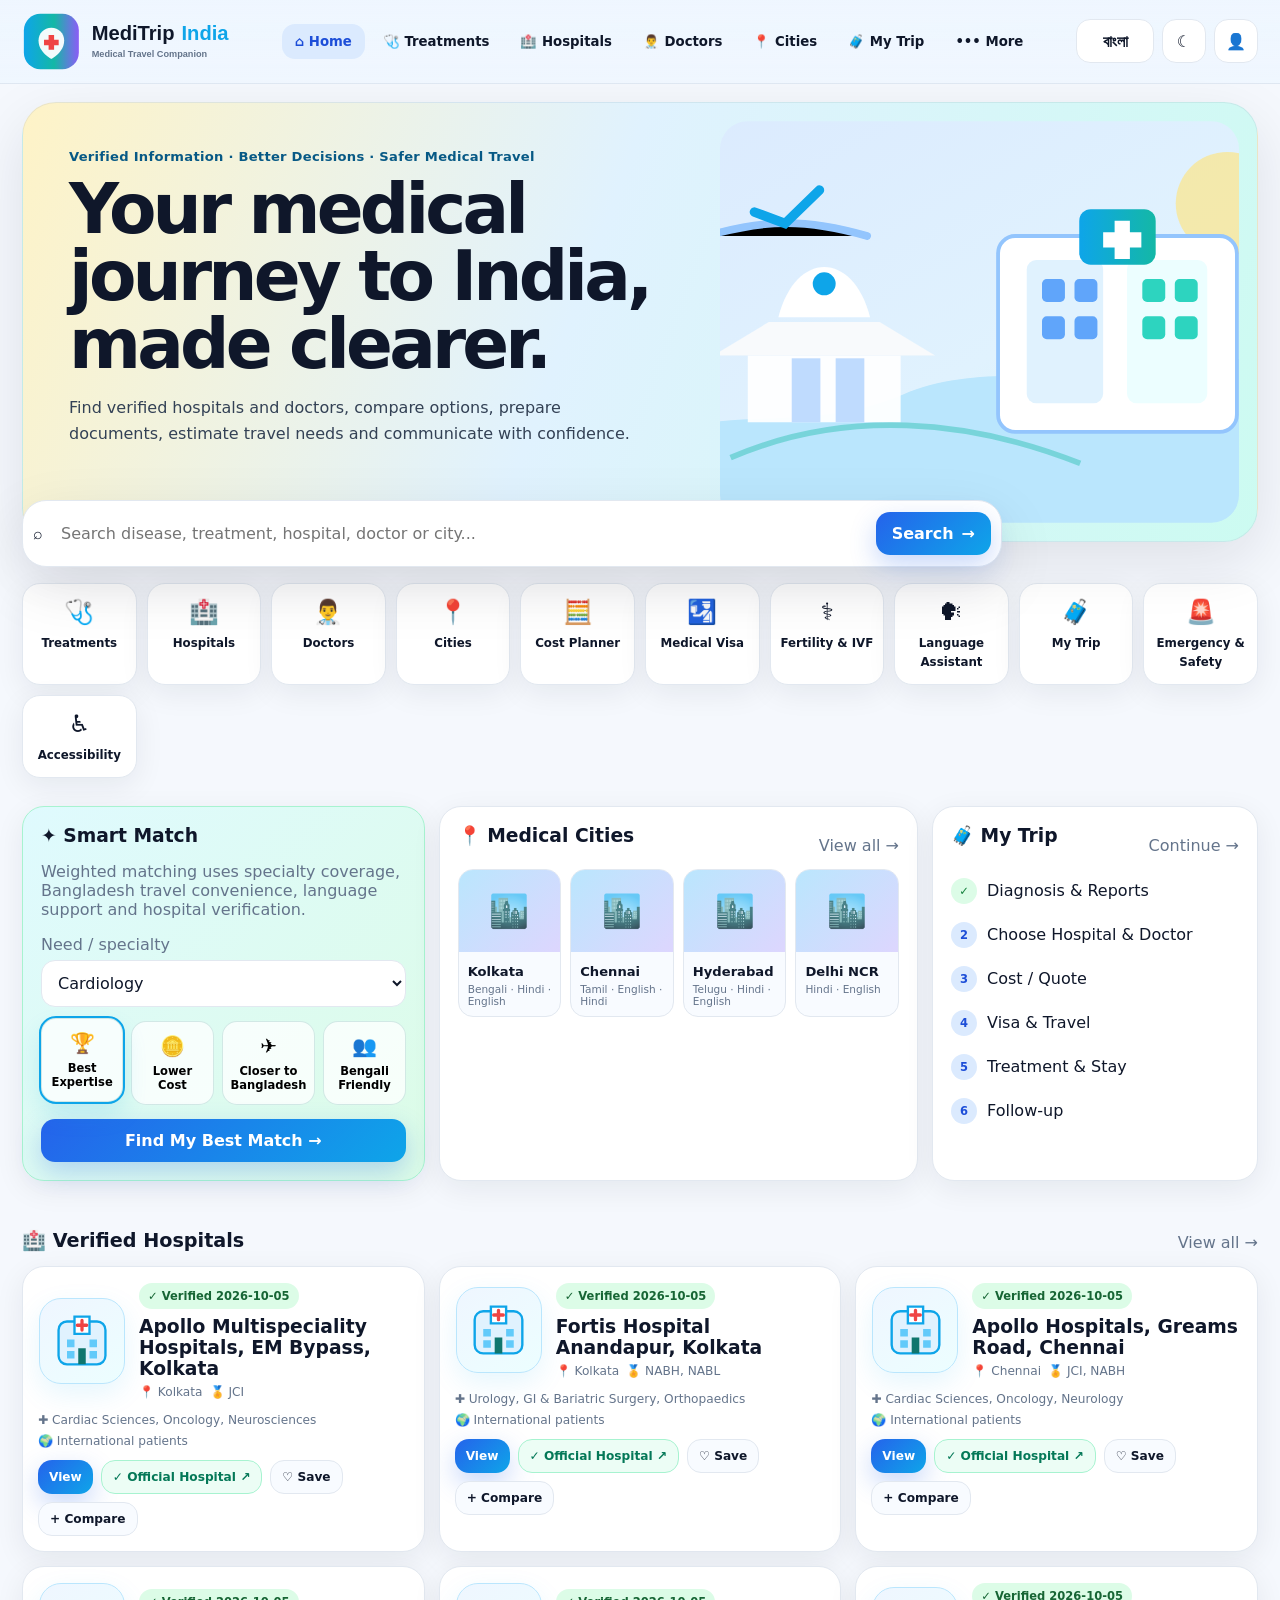
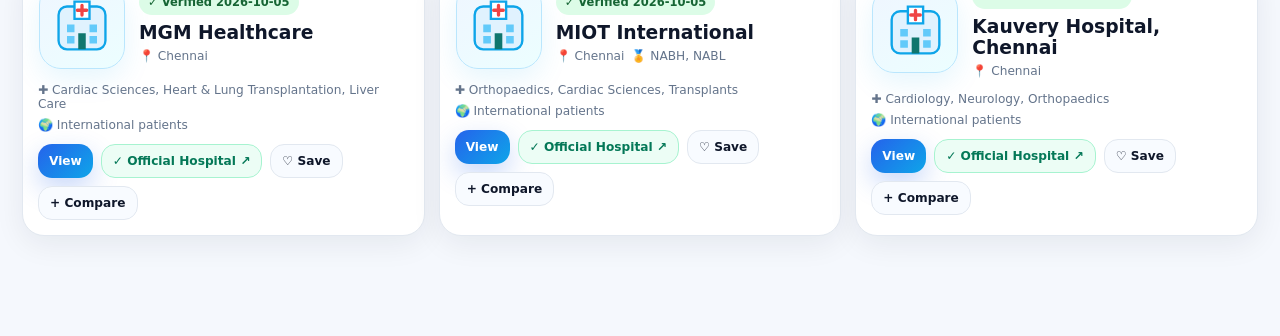
==== commit 2bf8ddc0: "V2.1.2" ====
--- a/index.html
+++ b/index.html
@@ -4,7 +4,7 @@
 <meta charset="utf-8">
 <meta name="viewport" content="width=device-width,initial-scale=1,viewport-fit=cover">
 <meta name="theme-color" content="#0ea5e9">
-<title>MediTrip India — Production V2.1.1.1</title>
+<title>MediTrip India — Production V2.1.2</title>
 <meta name="description" content="Verified medical travel companion for treatment in India">
 <link rel="manifest" href="manifest.json">
 <link rel="stylesheet" href="css/design-system.css">
--- a/css/app.css
+++ b/css/app.css
@@ -48,3 +48,15 @@
 [data-theme=dark] .verified-panel{background:#082f2a;border-color:#115e59}
 .safe-photo-note{margin-top:16px;font-size:.78rem}
 @media(max-width:620px){.entity-card-head{align-items:flex-start}.entity-icon-lg{width:70px;height:70px}.entity-icon-xl{width:88px;height:88px}.profile-icon-hero,.verified-panel{align-items:flex-start}.verified-panel{flex-direction:column}}
+
+/* V2.1.2 full doctor expansion */
+.entity-photo{overflow:hidden;border-radius:22px;background:var(--soft);border:1px solid var(--line);flex:0 0 auto;display:grid;place-items:center}
+.entity-photo img{width:100%;height:100%;object-fit:cover}
+.entity-photo.photo-fallback img{object-fit:contain;padding:15%}
+.btn-directory{background:#eff6ff;color:#1d4ed8;border:1px solid #bfdbfe}
+[data-theme=dark] .btn-directory{background:#102444;color:#93c5fd;border-color:#244b7a}
+.badge-directory{background:#eff6ff;color:#1d4ed8;border-color:#bfdbfe}
+.doctor-search-panel{padding:14px}
+.doctor-filter-row{display:grid;grid-template-columns:minmax(250px,2fr) minmax(150px,1fr) minmax(180px,1fr);gap:10px;margin-bottom:10px}
+.doctor-filter-row input,.doctor-filter-row select{width:100%;min-height:46px}
+@media(max-width:720px){.doctor-filter-row{grid-template-columns:1fr}.entity-photo.entity-icon-xl{width:88px;height:88px}}
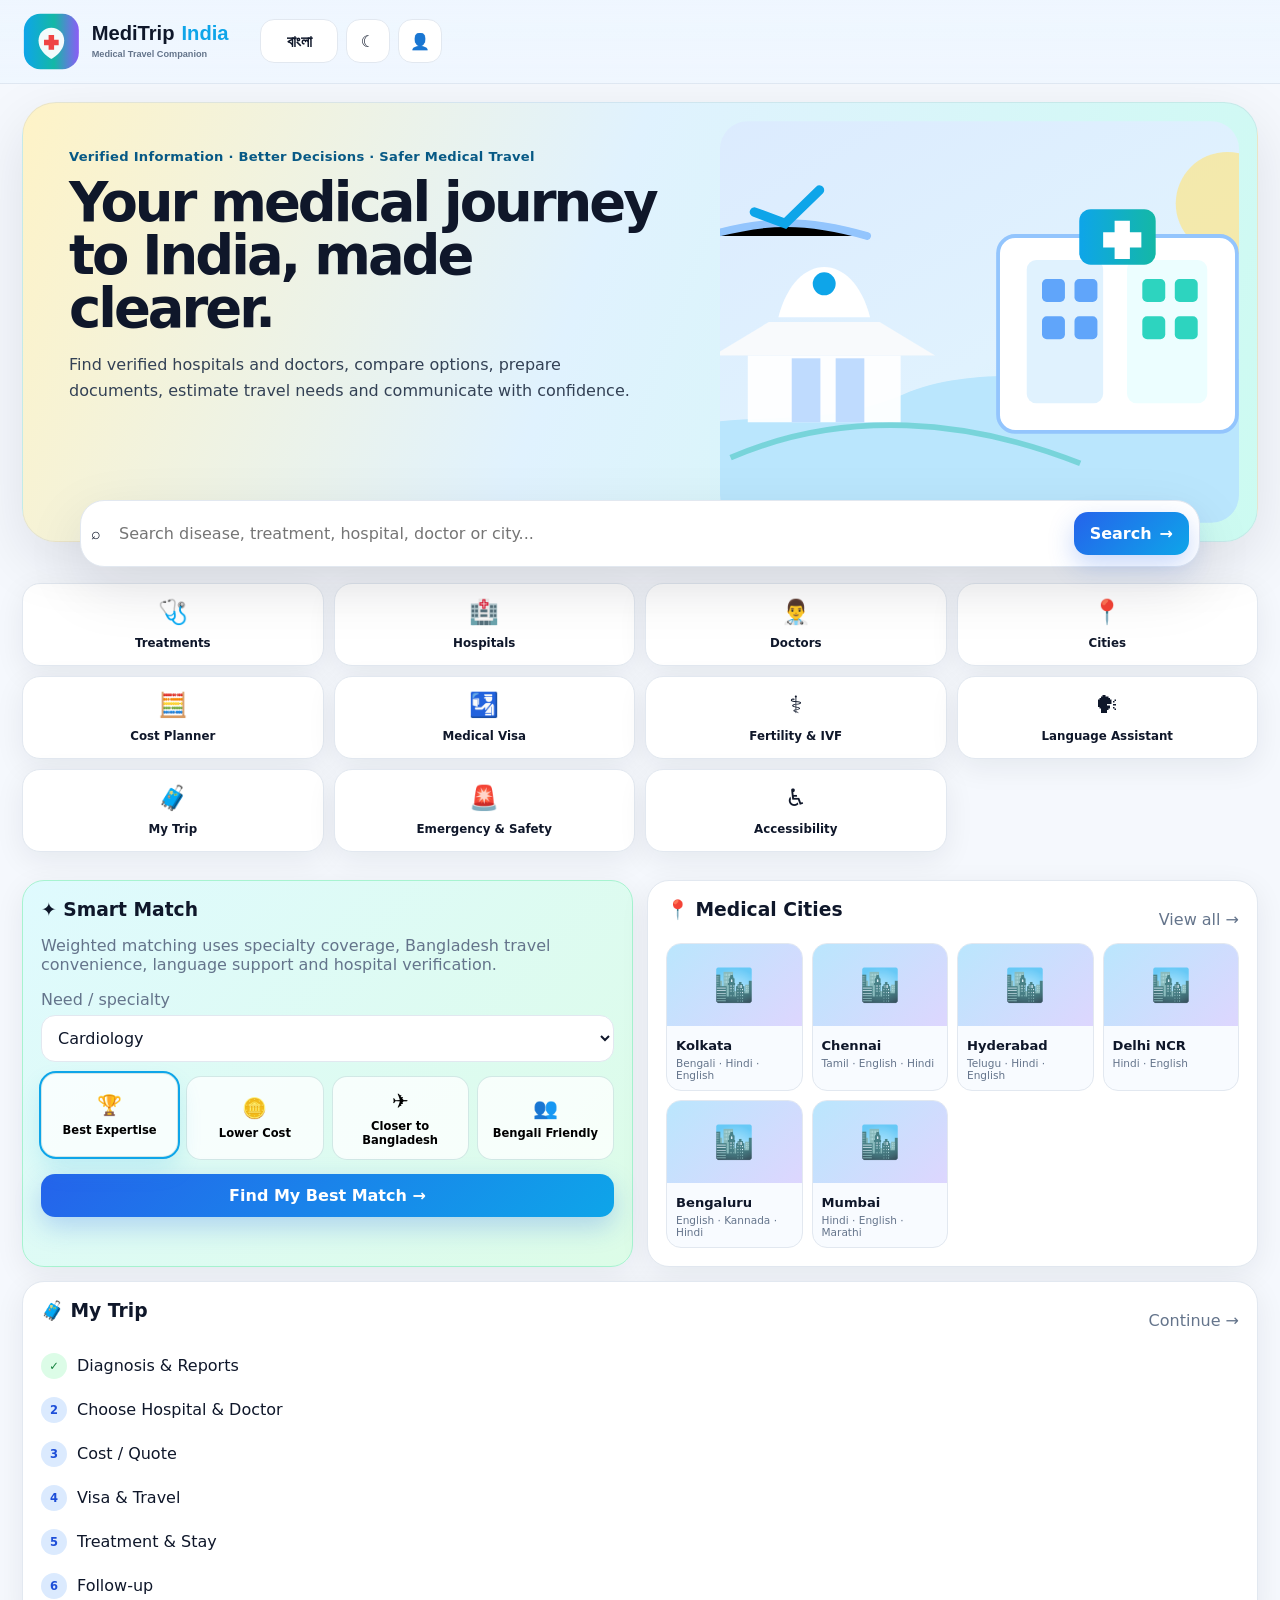
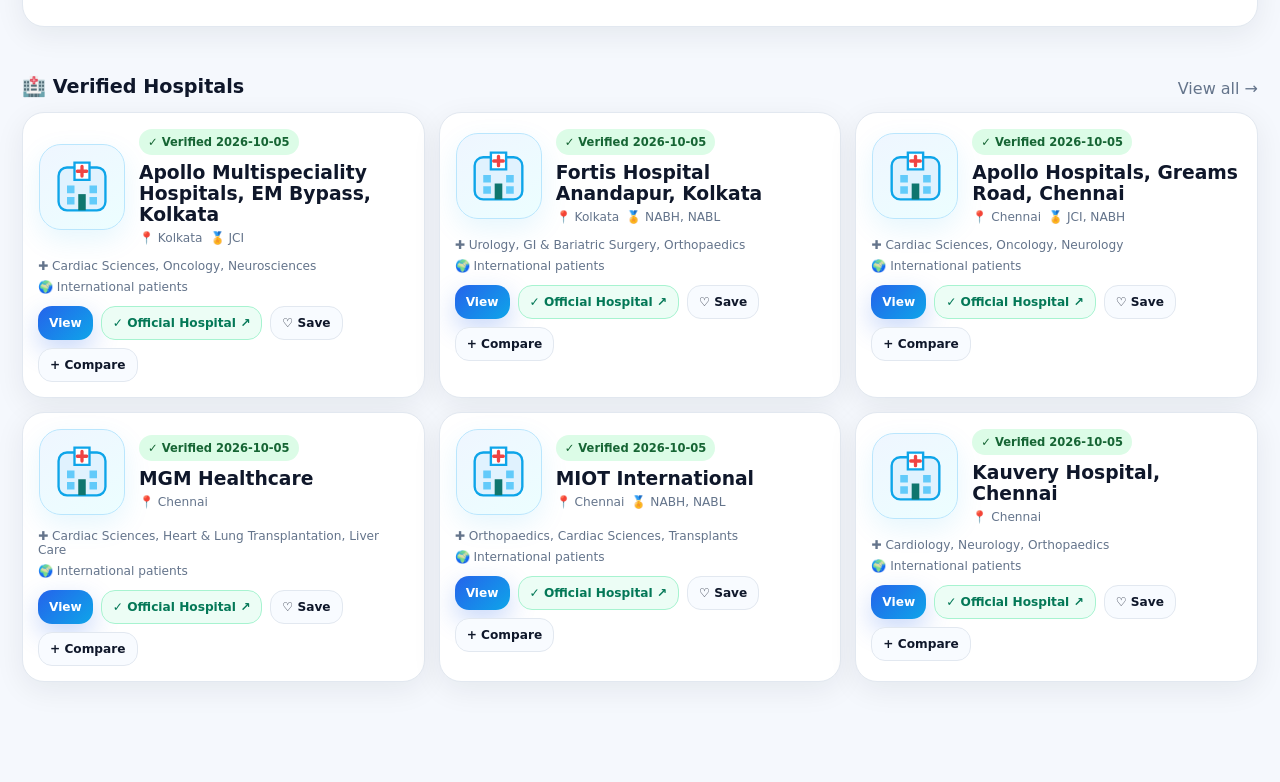
==== commit 245ebfaf: "2.1.3" ====
--- a/index.html
+++ b/index.html
@@ -4,7 +4,7 @@
 <meta charset="utf-8">
 <meta name="viewport" content="width=device-width,initial-scale=1,viewport-fit=cover">
 <meta name="theme-color" content="#0ea5e9">
-<title>MediTrip India — Production V2.1.2</title>
+<title>MediTrip India — Production V2.1.3</title>
 <meta name="description" content="Verified medical travel companion for treatment in India">
 <link rel="manifest" href="manifest.json">
 <link rel="stylesheet" href="css/design-system.css">
--- a/css/app.css
+++ b/css/app.css
@@ -4,14 +4,14 @@
 .topbar-inner{display:flex;align-items:center;gap:18px}.brand img{width:220px;height:auto}.desktop-nav{display:flex;align-items:center;gap:5px;flex:1;justify-content:center}.desktop-nav a{padding:10px 13px;border-radius:13px;color:var(--text);font-size:.83rem;font-weight:750}.desktop-nav a.active{background:#dbeafe;color:#1d4ed8}.top-actions{display:flex;gap:8px;align-items:center}.icon-btn{width:44px;height:44px;border-radius:14px;border:1px solid var(--line);background:var(--surface);color:var(--text);display:grid;place-items:center;font-weight:900}.lang-btn{min-width:78px;width:auto;padding:0 12px}
 .hero-wrap{padding:18px 0 4px}.hero{overflow:hidden;position:relative;background:linear-gradient(110deg,#fef3c7 0%,#e0f2fe 45%,#ccfbf1 100%);border:1px solid rgba(148,163,184,.18);border-radius:34px;box-shadow:var(--shadow);display:grid;grid-template-columns:1.1fr .9fr;align-items:stretch;min-height:440px}
 [data-theme=dark] .hero{background:linear-gradient(110deg,#14293a,#0d3342 48%,#12302f)}
-.hero-copy{padding:46px 46px 40px;position:relative;z-index:2}.eyebrow{font-size:.82rem;font-weight:800;color:#075985;letter-spacing:.02em}.hero h1{font-size:clamp(2.5rem,5.4vw,5.1rem);line-height:.98;letter-spacing:-.055em;margin:12px 0 16px;max-width:760px}.hero h1 span{color:#0f766e}.hero p{max-width:660px;font-size:1rem;line-height:1.65;color:#334155}.hero-visual{display:flex;align-items:center;justify-content:center;padding:18px}.hero-visual img{width:100%;height:100%;object-fit:cover;border-radius:28px;min-height:395px}
-.search-panel{margin-top:-42px;position:relative;z-index:6}.search-card{background:var(--surface);border:1px solid var(--line);border-radius:24px;padding:10px;box-shadow:var(--shadow);max-width:980px}.search-row{display:flex;gap:10px;align-items:center}.search-row input{flex:1;min-width:0;border:0;background:transparent;color:var(--text);padding:13px 8px;outline:0}.suggestions{margin-top:8px;border-top:1px solid var(--line);padding-top:7px;max-height:360px;overflow:auto}.suggestions[hidden]{display:none}.s-head{font-size:.68rem;text-transform:uppercase;letter-spacing:.08em;color:var(--muted);font-weight:900;padding:7px 10px}.s-item{display:flex;align-items:center;gap:10px;padding:10px;border-radius:12px}.s-item:hover{background:var(--surface2)}.s-icon{width:34px;height:34px;border-radius:11px;background:var(--surface2);display:grid;place-items:center}.quick-grid{display:grid;grid-template-columns:repeat(10,1fr);gap:10px;margin-top:16px}.quick-card{background:var(--surface);border:1px solid var(--line);border-radius:18px;padding:14px 8px;text-align:center;box-shadow:var(--shadow-sm);transition:.2s}.quick-card:hover{transform:translateY(-4px)}.quick-card .qicon{font-size:1.5rem;margin-bottom:6px}.quick-card b{font-size:.74rem}.home-panels{display:grid;grid-template-columns:1.05fr 1.25fr .85fr;gap:14px}.smart-card{padding:18px;background:linear-gradient(135deg,#dffafe,#dcfce7);border:1px solid #a7f3d0}.smart-card h3,.journey-card h3,.cities-card h3{margin:0 0 8px}.priority-grid{display:grid;grid-template-columns:repeat(4,1fr);gap:8px;margin:14px 0}.priority{border:1px solid rgba(15,118,110,.16);background:rgba(255,255,255,.76);border-radius:15px;padding:12px 8px;text-align:center;transition:.2s}.priority.active{transform:translateY(-3px);outline:2px solid #0ea5e9;box-shadow:0 12px 24px rgba(14,165,233,.16)}.priority b{display:block;font-size:.72rem;margin-top:6px}.cities-card,.journey-card{padding:18px}.city-strip{display:grid;grid-template-columns:repeat(4,1fr);gap:9px}.city{border:1px solid var(--line);border-radius:15px;overflow:hidden;background:var(--surface2)}.city .thumb{height:82px;background:linear-gradient(135deg,#bae6fd,#ddd6fe);display:grid;place-items:center;font-size:2rem}.city .ctxt{padding:9px}.city b{font-size:.82rem}.city small{display:block;color:var(--muted);font-size:.66rem;margin-top:3px}.journey-step{display:flex;gap:10px;align-items:center;padding:9px 0}.step-dot{width:26px;height:26px;border-radius:50%;display:grid;place-items:center;background:#dbeafe;color:#1d4ed8;font-size:.72rem;font-weight:900}.step-dot.done{background:#dcfce7;color:#15803d}
+.hero-copy{padding:46px 46px 40px;position:relative;z-index:2}.eyebrow{font-size:.82rem;font-weight:800;color:#075985;letter-spacing:.02em}.hero h1{font-size:clamp(2.6rem,4.25vw,4.45rem);line-height:.98;letter-spacing:-.055em;margin:12px 0 16px;max-width:760px}.hero h1 span{color:#0f766e}.hero p{max-width:660px;font-size:1rem;line-height:1.65;color:#334155}.hero-visual{display:flex;align-items:center;justify-content:center;padding:18px}.hero-visual img{width:100%;height:100%;object-fit:cover;border-radius:28px;min-height:395px}
+.search-panel{margin-top:-42px;position:relative;z-index:6}.search-card{background:var(--surface);border:1px solid var(--line);border-radius:24px;padding:10px;box-shadow:var(--shadow);max-width:1120px;margin-left:auto;margin-right:auto}.search-row{display:flex;gap:10px;align-items:center}.search-row input{flex:1;min-width:0;border:0;background:transparent;color:var(--text);padding:13px 8px;outline:0}.suggestions{margin-top:8px;border-top:1px solid var(--line);padding-top:7px;max-height:360px;overflow:auto}.suggestions[hidden]{display:none}.s-head{font-size:.68rem;text-transform:uppercase;letter-spacing:.08em;color:var(--muted);font-weight:900;padding:7px 10px}.s-item{display:flex;align-items:center;gap:10px;padding:10px;border-radius:12px}.s-item:hover{background:var(--surface2)}.s-icon{width:34px;height:34px;border-radius:11px;background:var(--surface2);display:grid;place-items:center}.quick-grid{display:grid;grid-template-columns:repeat(6,minmax(0,1fr));gap:10px;margin-top:16px}.quick-card{background:var(--surface);border:1px solid var(--line);border-radius:18px;padding:14px 8px;text-align:center;box-shadow:var(--shadow-sm);transition:.2s}.quick-card:hover{transform:translateY(-4px)}.quick-card .qicon{font-size:1.5rem;margin-bottom:6px}.quick-card b{font-size:.74rem}.home-panels{display:grid;grid-template-columns:1.05fr 1.25fr .85fr;gap:14px}.smart-card{padding:18px;background:linear-gradient(135deg,#dffafe,#dcfce7);border:1px solid #a7f3d0}.smart-card h3,.journey-card h3,.cities-card h3{margin:0 0 8px}.priority-grid{display:grid;grid-template-columns:repeat(4,1fr);gap:8px;margin:14px 0}.priority{border:1px solid rgba(15,118,110,.16);background:rgba(255,255,255,.76);border-radius:15px;padding:12px 8px;text-align:center;transition:.2s}.priority.active{transform:translateY(-3px);outline:2px solid #0ea5e9;box-shadow:0 12px 24px rgba(14,165,233,.16)}.priority b{display:block;font-size:.72rem;margin-top:6px}.cities-card,.journey-card{padding:18px}.city-strip{display:grid;grid-template-columns:repeat(4,1fr);gap:9px}.city{border:1px solid var(--line);border-radius:15px;overflow:hidden;background:var(--surface2)}.city .thumb{height:82px;background:linear-gradient(135deg,#bae6fd,#ddd6fe);display:grid;place-items:center;font-size:2rem}.city .ctxt{padding:9px}.city b{font-size:.82rem}.city small{display:block;color:var(--muted);font-size:.66rem;margin-top:3px}.journey-step{display:flex;gap:10px;align-items:center;padding:9px 0}.step-dot{width:26px;height:26px;border-radius:50%;display:grid;place-items:center;background:#dbeafe;color:#1d4ed8;font-size:.72rem;font-weight:900}.step-dot.done{background:#dcfce7;color:#15803d}
 .hospital-grid,.doctor-grid{grid-template-columns:repeat(3,minmax(0,1fr))}.hospital-card{overflow:hidden}.hospital-cover{height:170px;background:var(--surface2);position:relative}.hospital-cover img{width:100%;height:100%;object-fit:cover}.cover-label{position:absolute;right:8px;bottom:8px;background:rgba(7,24,39,.72);color:#fff;border-radius:999px;padding:4px 8px;font-size:.62rem}.card-body{padding:15px}.hospital-card h3,.doctor-card h3{margin:8px 0 6px}.meta{display:flex;flex-wrap:wrap;gap:7px;color:var(--muted);font-size:.76rem}.action-row{display:flex;gap:8px;flex-wrap:wrap;margin-top:12px}.action-row .btn{padding:9px 11px;font-size:.76rem}
 .doc-head{display:flex;gap:12px;align-items:center}.avatar{width:76px;height:76px;border-radius:22px;background:linear-gradient(135deg,#dbeafe,#ccfbf1,#ede9fe);display:grid;place-items:center;font-size:1.25rem;font-weight:900;color:#0f766e;flex:0 0 auto}.profile-shell{display:grid;grid-template-columns:1.25fr .75fr;gap:16px}.profile-hero{padding:20px}.profile-cover{height:260px;border-radius:20px;overflow:hidden;background:var(--surface2)}.profile-cover img{width:100%;height:100%;object-fit:cover}.sticky-card{position:sticky;top:96px;padding:16px}
 .bottom-nav{display:none;position:fixed;left:0;right:0;bottom:0;z-index:60;background:color-mix(in srgb,var(--surface) 94%,transparent);backdrop-filter:blur(18px);border-top:1px solid var(--line);padding-bottom:env(safe-area-inset-bottom)}.bottom-nav-inner{height:var(--nav-h);display:grid;grid-template-columns:repeat(5,1fr);max-width:720px;margin:auto}.bottom-nav a{display:flex;flex-direction:column;align-items:center;justify-content:center;gap:5px;font-size:.66rem;color:var(--muted);font-weight:800}.bottom-nav a.active{color:var(--blue)}.bottom-nav span{font-size:1.15rem}
 .mode-grid{display:grid;grid-template-columns:repeat(3,1fr);gap:10px}.mode-card{border:1px solid var(--line);background:var(--surface);border-radius:18px;padding:15px;text-align:left}.mode-card.active{outline:2px solid var(--blue)}
-@media(max-width:1180px){.desktop-nav{display:none}.home-panels{grid-template-columns:1fr 1fr}.journey-card{grid-column:1/-1}.quick-grid{grid-template-columns:repeat(5,1fr)}}
-@media(max-width:900px){.brand img{width:184px}.hero{grid-template-columns:1fr}.hero-copy{padding:34px 24px 84px}.hero-visual{display:none}.search-panel{margin-top:-54px}.home-panels{grid-template-columns:1fr}.quick-grid{grid-template-columns:repeat(5,1fr)}.hospital-grid,.doctor-grid{grid-template-columns:1fr 1fr}.profile-shell{grid-template-columns:1fr}.sticky-card{position:static}.bottom-nav{display:block}.top-actions .desktop-only{display:none}}
+@media(max-width:1300px){.desktop-nav{display:none}.home-panels{grid-template-columns:1fr 1fr}.journey-card{grid-column:1/-1}.quick-grid{grid-template-columns:repeat(4,1fr)}}
+@media(max-width:900px){.brand img{width:184px}.hero{grid-template-columns:1fr}.hero-copy{padding:34px 24px 84px}.search-panel{margin-top:-54px}.home-panels{grid-template-columns:1fr}.quick-grid{grid-template-columns:repeat(3,1fr)}.hospital-grid,.doctor-grid{grid-template-columns:1fr 1fr}.profile-shell{grid-template-columns:1fr}.sticky-card{position:static}.bottom-nav{display:block}.top-actions .desktop-only{display:none}}
 @media(max-width:620px){.topbar{padding:8px 0}.brand img{width:160px}.topbar-inner{gap:8px}.icon-btn{width:40px;height:40px}.lang-btn{min-width:64px}.hero{border-radius:0;margin:0 -14px}.hero-copy{padding:28px 18px 88px}.hero h1{font-size:2.55rem}.quick-grid{grid-template-columns:repeat(2,1fr)}.priority-grid{grid-template-columns:1fr 1fr}.city-strip{grid-template-columns:1fr 1fr}.hospital-grid,.doctor-grid{grid-template-columns:1fr}.search-row .btn span{display:none}.mode-grid{grid-template-columns:1fr 1fr}}
 .chips{display:flex;gap:8px;overflow:auto;padding-bottom:4px}.chip{white-space:nowrap;border:1px solid var(--line);background:var(--surface);color:var(--text);border-radius:999px;padding:9px 12px;font-size:.76rem;font-weight:800}.chip.active{background:var(--blue);color:white;border-color:var(--blue)}
 .smart-card select,.card input,.card select{width:100%;border:1px solid var(--line);background:var(--surface);color:var(--text);border-radius:14px;padding:12px;margin-top:6px}
@@ -60,3 +60,43 @@
 .doctor-filter-row{display:grid;grid-template-columns:minmax(250px,2fr) minmax(150px,1fr) minmax(180px,1fr);gap:10px;margin-bottom:10px}
 .doctor-filter-row input,.doctor-filter-row select{width:100%;min-height:46px}
 @media(max-width:720px){.doctor-filter-row{grid-template-columns:1fr}.entity-photo.entity-icon-xl{width:88px;height:88px}}
+
+/* =====================================================
+   MediTrip India V2.1.3 — planner, visa, emergency
+===================================================== */
+.load-more-wrap{display:flex;justify-content:center;padding:20px 0 4px}
+.medical-city-card{transition:.2s}.medical-city-card:hover{transform:translateY(-4px)}
+.city-icon{font-size:2rem}.city-hero-card{padding:28px;display:flex;align-items:center;justify-content:space-between;gap:20px;background:linear-gradient(135deg,#eef6ff,#f0fdfa)}
+.city-hero-card h1{font-size:clamp(2rem,4vw,3.6rem);margin:6px 0 12px}.city-stat{min-width:150px;min-height:130px;border-radius:28px;background:#fff;border:1px solid var(--line);display:grid;place-items:center;align-content:center;box-shadow:var(--shadow-sm)}.city-stat b{font-size:2.2rem;color:var(--blue)}.city-stat span{color:var(--muted);font-weight:800}
+[data-theme=dark] .city-hero-card{background:linear-gradient(135deg,#0d2438,#10342f)}[data-theme=dark] .city-stat{background:var(--surface)}
+
+.trip-hero,.visa-hero,.emergency-hero{padding:30px;display:flex;justify-content:space-between;align-items:center;gap:26px;overflow:hidden;position:relative}
+.trip-hero{background:linear-gradient(120deg,#eff6ff 0%,#ecfeff 52%,#f5f3ff 100%)}
+.trip-hero h1,.visa-hero h1,.emergency-hero h1{font-size:clamp(2.2rem,4.5vw,4.2rem);letter-spacing:-.045em;margin:8px 0 10px}.trip-hero p,.visa-hero p,.emergency-hero p{max-width:760px;color:var(--muted);line-height:1.6}
+[data-theme=dark] .trip-hero{background:linear-gradient(120deg,#0d2338,#0c3439,#261d3e)}
+.readiness-ring{--p:0;width:158px;height:158px;border-radius:50%;flex:0 0 auto;background:conic-gradient(var(--teal) calc(var(--p)*1%),#dbeafe 0);display:grid;place-items:center;position:relative}
+.readiness-ring:after{content:"";position:absolute;inset:13px;border-radius:50%;background:var(--surface)}
+.readiness-ring>div{position:relative;z-index:2;text-align:center}.readiness-ring b{display:block;font-size:2rem}.readiness-ring span{font-size:.72rem;color:var(--muted);font-weight:900;text-transform:uppercase;letter-spacing:.08em}
+.trip-layout,.visa-layout,.emergency-layout{display:grid;grid-template-columns:minmax(0,1.5fr) minmax(290px,.55fr);gap:18px}.trip-plan-card,.checklist-card,.visa-timeline,.visa-checklist,.emergency-card-editor,.redflag-card,.saved-emergency{padding:20px;margin-bottom:16px}
+.trip-form-grid{display:grid;grid-template-columns:repeat(2,minmax(0,1fr));gap:12px}.trip-form-grid label,.trip-notes{font-size:.76rem;color:var(--muted);font-weight:800}.trip-form-grid input,.trip-form-grid select,.trip-notes textarea{display:block;width:100%;margin-top:6px;border:1px solid var(--line);border-radius:14px;background:var(--surface2);color:var(--text);padding:12px}.trip-notes{display:block;margin-top:12px}
+.checklist-card h3{margin:0 0 10px}.trip-check,.visa-check{display:grid;grid-template-columns:auto 1fr;gap:11px;align-items:center;padding:12px 0;border-bottom:1px solid var(--line);cursor:pointer}.trip-check:last-child,.visa-check:last-child{border-bottom:0}.trip-check input,.visa-check input{display:none}.checkmark,.visa-check>span{width:28px;height:28px;border-radius:50%;display:grid;place-items:center;background:var(--surface2);border:1px solid var(--line);font-weight:900}.trip-check.done,.visa-check.done{color:#047857}.trip-check.done .checkmark,.visa-check.done>span{background:#dcfce7;border-color:#86efac}
+.trip-side h3{margin-top:0}.trip-action-list{display:grid}.trip-action-list a{padding:11px 0;border-bottom:1px solid var(--line);font-weight:800}.trip-action-list a:last-child{border:0}
+
+.visa-hero{background:linear-gradient(120deg,#eff6ff,#eef2ff,#ecfeff)}[data-theme=dark] .visa-hero{background:linear-gradient(120deg,#0f2538,#1e2142,#0d3439)}
+.visa-progress{width:150px;height:120px;border-radius:26px;background:var(--surface);border:1px solid var(--line);display:grid;place-items:center;align-content:center;flex:0 0 auto;box-shadow:var(--shadow-sm)}.visa-progress b{font-size:2.15rem;color:var(--blue)}.visa-progress span{font-size:.75rem;color:var(--muted);font-weight:800}
+.visa-alert{padding:18px;display:flex;gap:14px;align-items:flex-start;background:#fff7ed;border-color:#fed7aa}.alert-icon{width:38px;height:38px;border-radius:13px;display:grid;place-items:center;background:#ffedd5;color:#c2410c;font-size:1.2rem;font-weight:950}.visa-alert p{margin:5px 0 7px;color:#7c2d12}.visa-alert a{font-weight:900;color:#c2410c}
+[data-theme=dark] .visa-alert{background:#321b0c;border-color:#7c2d12}.visa-type-grid{display:grid;grid-template-columns:repeat(4,1fr);gap:12px}.visa-type{padding:18px}.visa-code{display:inline-grid;place-items:center;min-width:42px;height:32px;padding:0 9px;border-radius:10px;background:#dbeafe;color:#1d4ed8;font-weight:950}.visa-type h3{margin:12px 0 7px;font-size:1rem}.visa-type p{font-size:.78rem;line-height:1.5}
+.visa-timeline h2,.visa-checklist h2{margin-top:0}.visa-step{display:grid;grid-template-columns:38px 1fr;gap:12px;padding:12px 0;border-bottom:1px solid var(--line)}.visa-step>div{width:34px;height:34px;border-radius:12px;background:#dbeafe;color:#1d4ed8;display:grid;place-items:center;font-weight:950}.visa-step b{display:block;margin-bottom:4px}.visa-step p{margin:0;color:var(--muted);font-size:.82rem;line-height:1.5}.official-link{display:flex;gap:10px;padding:11px 0;border-bottom:1px solid var(--line)}.official-link>span{color:var(--blue);font-weight:950}.official-link b{display:block;font-size:.82rem}.official-link small{display:block;color:var(--muted);margin-top:3px;text-transform:capitalize}.scam-card{padding:20px;border-color:#fed7aa;background:#fffbeb}.scam-card h3{color:#b45309}.scam-card p{margin:8px 0;line-height:1.45}[data-theme=dark] .scam-card{background:#2c220d;border-color:#854d0e}
+
+.emergency-hero{background:linear-gradient(120deg,#fff1f2,#fff7ed);border-color:#fecaca}.emergency-kicker{display:inline-flex;background:#fee2e2;color:#b91c1c;padding:6px 10px;border-radius:999px;font-size:.7rem;font-weight:950;letter-spacing:.1em}.emergency-hero h1{color:#991b1b}.emergency-number{font-size:4.7rem;font-weight:950;letter-spacing:-.06em;color:#b91c1c;background:#fff;border:1px solid #fecaca;border-radius:34px;min-width:180px;min-height:150px;display:grid;place-items:center;box-shadow:0 20px 60px rgba(185,28,28,.12)}.emergency-call{background:#b91c1c;color:#fff;font-size:1rem}.emergency-map{background:#fff;color:#991b1b;border:1px solid #fecaca}
+[data-theme=dark] .emergency-hero{background:linear-gradient(120deg,#351216,#322014);border-color:#7f1d1d}[data-theme=dark] .emergency-number{background:#271014;border-color:#7f1d1d}
+.redflag-grid{display:grid;grid-template-columns:1fr 1fr;gap:9px}.redflag-grid>div{display:flex;gap:9px;align-items:flex-start;border:1px solid #fecaca;background:#fff7f7;border-radius:14px;padding:12px}.redflag-grid span{width:24px;height:24px;border-radius:50%;display:grid;place-items:center;background:#fee2e2;color:#b91c1c;font-weight:950;flex:0 0 auto}.redflag-grid p{margin:2px 0;font-size:.8rem;line-height:1.4}
+[data-theme=dark] .redflag-grid>div{background:#2c1518;border-color:#7f1d1d}
+.em-contact{display:grid;grid-template-columns:58px 1fr;align-items:center;padding:10px 0;border-bottom:1px solid var(--line)}.em-contact b{font-size:1.2rem;color:#b91c1c}.em-contact span{font-size:.75rem;color:var(--muted)}.mission-card{display:grid;gap:4px;padding:11px 0;border-bottom:1px solid var(--line)}.mission-card>span{font-size:.74rem;color:var(--muted)}.mission-card a{font-size:.76rem;color:var(--blue);font-weight:800}.saved-hosp-row{display:flex;justify-content:space-between;gap:12px;padding:11px 0;border-bottom:1px solid var(--line)}.saved-hosp-row small{display:block;color:var(--muted);margin-top:3px}.saved-hosp-row>div:last-child{display:flex;gap:10px}.saved-hosp-row a{color:var(--blue);font-weight:900;font-size:.78rem}
+.emergency-overlay{position:fixed;inset:0;z-index:999;background:#071827;display:grid;place-items:center;padding:20px}.emergency-overlay[hidden]{display:none}.emergency-overlay>button{position:absolute;right:22px;top:18px;width:48px;height:48px;border:0;border-radius:50%;font-size:2rem;background:#fff;color:#111}.emergency-pass{width:min(850px,100%);background:#fff;color:#111;border-radius:32px;padding:34px}.emergency-pass>span{font-size:.75rem;font-weight:950;letter-spacing:.12em;color:#b91c1c}.emergency-pass h1{font-size:clamp(2.2rem,7vw,5rem);margin:12px 0 22px}.emergency-pass div{font-size:clamp(1rem,2.5vw,1.45rem);padding:10px 0;border-bottom:1px solid #ddd}.emergency-pass strong{display:block;margin-top:24px;font-size:1.2rem;color:#b91c1c}
+.more-tool{padding:17px;display:grid;grid-template-columns:46px 1fr auto;gap:12px;align-items:center}.more-icon{width:46px;height:46px;border-radius:14px;background:var(--surface2);display:grid;place-items:center;font-size:1.35rem}.more-tool h3{margin:0 0 4px;font-size:.95rem}.more-tool p{margin:0;color:var(--muted);font-size:.73rem;line-height:1.4}.more-tool>span{color:var(--muted);font-size:1.2rem}
+
+@media(max-width:1000px){.visa-type-grid{grid-template-columns:1fr 1fr}.trip-layout,.visa-layout,.emergency-layout{grid-template-columns:1fr}.trip-side,.visa-side,.emergency-side{position:static!important}.redflag-grid{grid-template-columns:1fr 1fr}}
+@media(max-width:720px){.trip-hero,.visa-hero,.emergency-hero{padding:22px;align-items:flex-start}.readiness-ring{width:112px;height:112px}.visa-progress{width:112px}.emergency-number{font-size:3rem;min-width:105px;min-height:105px}.trip-form-grid,.redflag-grid{grid-template-columns:1fr}.visa-type-grid{grid-template-columns:1fr 1fr}.city-hero-card{align-items:flex-start}.city-stat{min-width:105px;min-height:100px}.quick-grid{grid-template-columns:repeat(2,1fr)}}
+@media(max-width:520px){.trip-hero,.visa-hero,.emergency-hero{display:block}.readiness-ring,.visa-progress,.emergency-number{margin-top:18px}.visa-type-grid{grid-template-columns:1fr}.city-hero-card{display:block}.city-stat{margin-top:14px;width:100%}.more-tool-grid{grid-template-columns:1fr!important}}
+@media print{.topbar,.bottom-nav,.trip-side,.action-row,.load-more-wrap,#toast{display:none!important}.app-shell{padding-bottom:0}.card{box-shadow:none;break-inside:avoid}.trip-layout{grid-template-columns:1fr}.trip-hero{background:#fff}}
